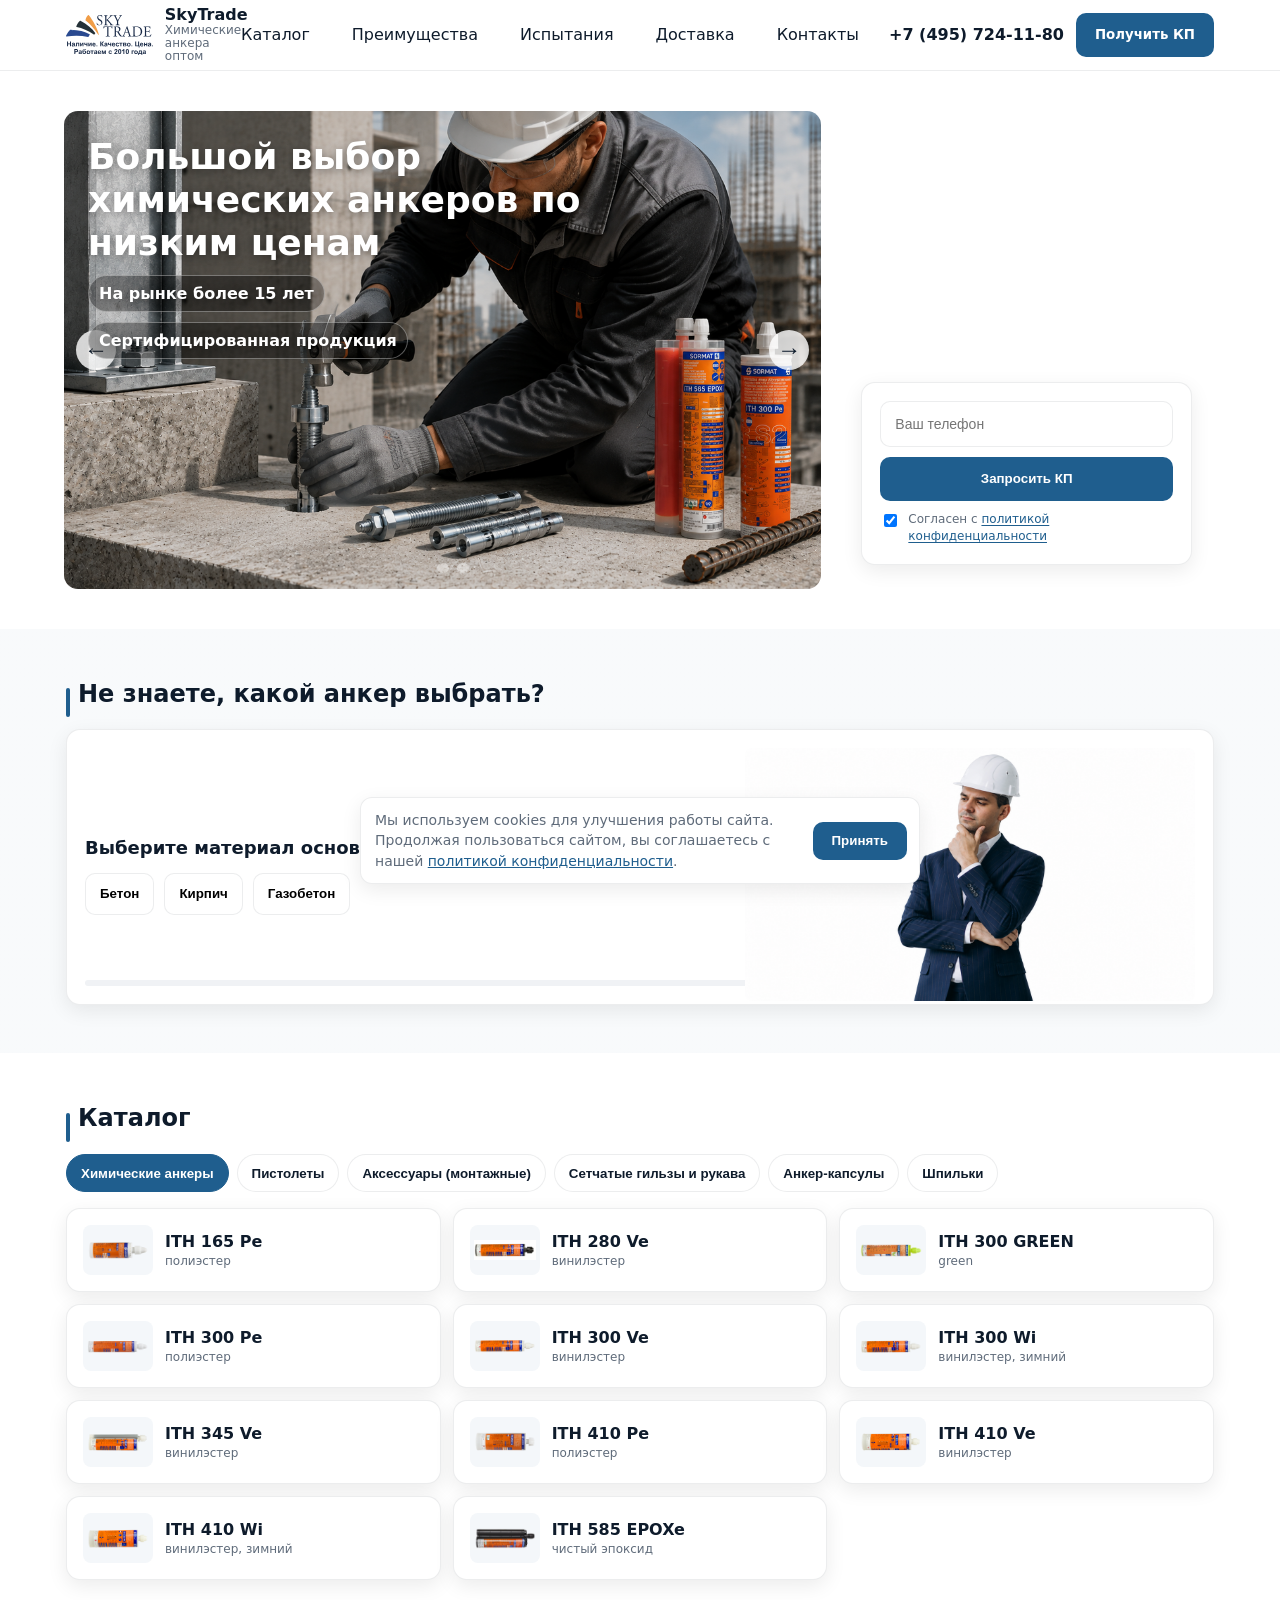
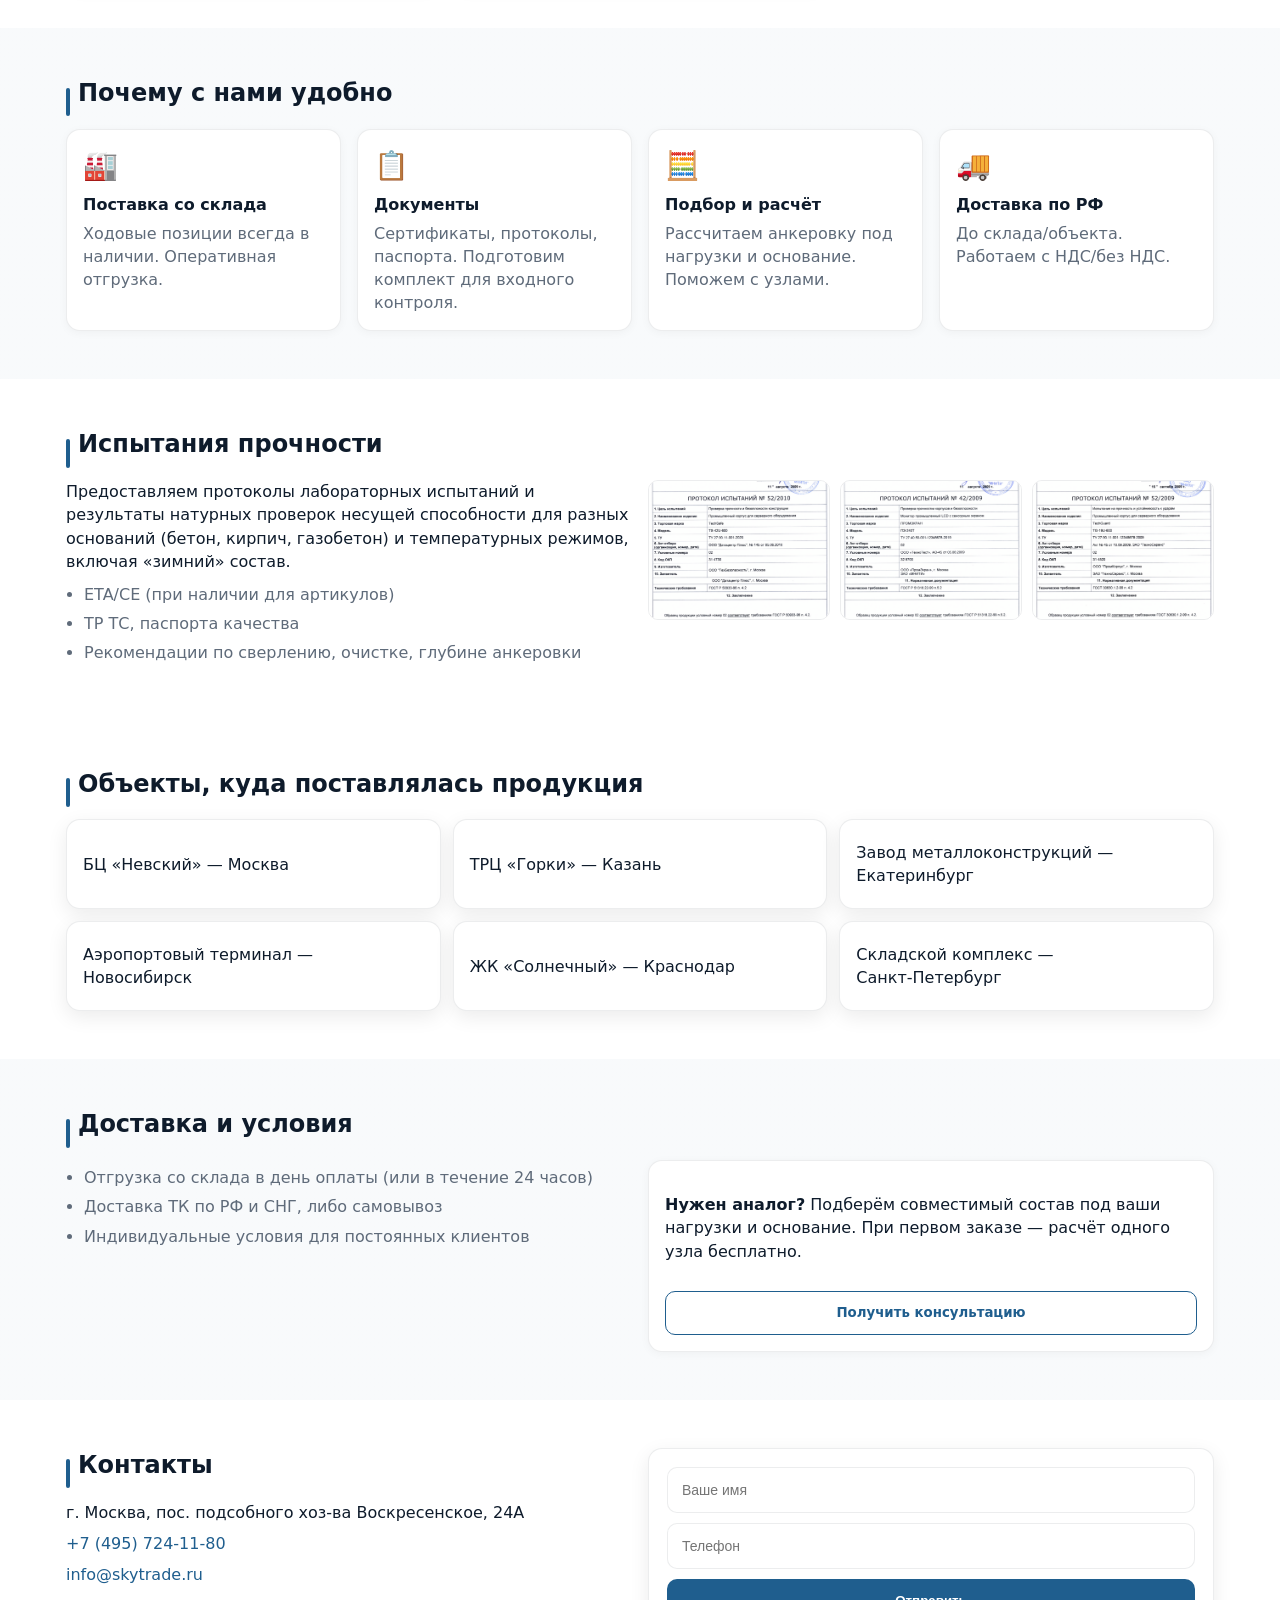
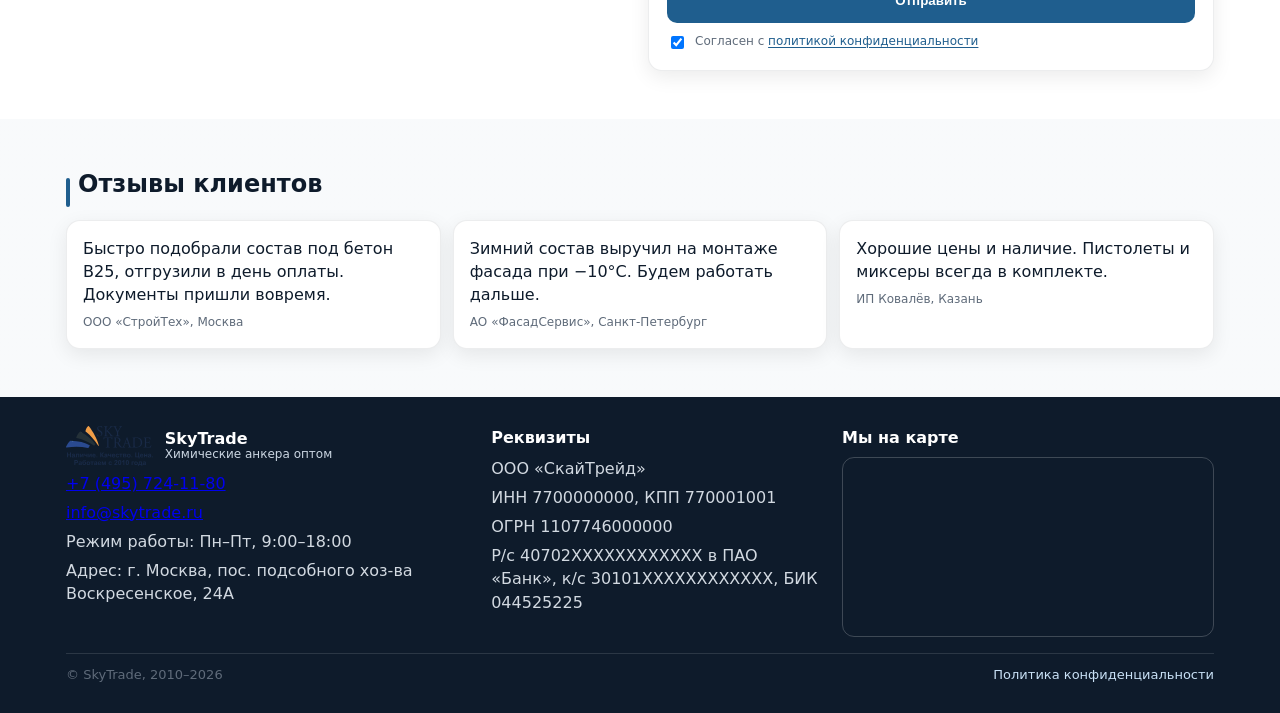
==== index — копия.html @ 464a8ae5 "2 version" ====
<!DOCTYPE html>
<html lang="ru">
<head>
  <meta charset="utf-8" />
  <meta name="viewport" content="width=device-width, initial-scale=1" />
  <link rel="icon" href="favicon.ico" />
  <title>SkyTrade — химические анкеры оптом</title>

  <!-- Единый минимальный стиль -->
  <link href="css/index_v_5.css" rel="stylesheet" />
</head>

<body>

  <!-- Шапка -->
  <header class="header">
    <div class="container header__row">
      <a class="brand" href="/">
        <img src="img/logo.svg" alt="SkyTrade — химические анкеры" class="brand__logo" />
        <div class="brand__text">
          <strong>SkyTrade</strong>
          <span>Химические анкера оптом</span>
        </div>
      </a>

      <nav class="nav" aria-label="Основная навигация">
        <button class="nav__toggle" aria-expanded="false" aria-controls="navMenu">
          <span></span><span></span><span></span>
        </button>
        <ul class="nav__list" id="navMenu">
          <li><a href="#catalog">Каталог</a></li>
          <li><a href="#benefits">Преимущества</a></li>
          <li><a href="#testing">Испытания</a></li>
          <li><a href="#delivery">Доставка</a></li>
          <li><a href="#contacts">Контакты</a></li>
        </ul>
      </nav>

      <div class="header__cta">
        <a href="tel:+74957241180" class="header__phone">+7 (495) 724-11-80</a>
        <a href="#lead" class="btn btn--primary">Получить КП</a>
      </div>
    </div>
  </header>

  <div class="banner">
    <!-- СЛАЙДЕР -->
    <div class="slider">
      <!-- Текст-оверлей -->
      <div class="slider-caption">
        <h1>Большой выбор химических анкеров по низким ценам</h1>
        <ul class="slider-bullets">
          <li>На рынке более 15 лет</li>
          <li>Сертифицированная продукция</li>
        </ul>
      </div>

      <div class="slide active">
        <img src="img/banners/slide-1-desktop.png" alt="Banner desktop" />
      </div>
      <div class="slide">
        <img src="img/banners/slide-2-desktop.png" alt="Banner desktop" />
      </div>
      <div class="slide">
        <img src="img/banners/slide-3-desktop.png" alt="Banner desktop" />
      </div>

      <button class="slider-btn prev" onclick="changeSlide(-1)">&#8592;</button>
      <button class="slider-btn next" onclick="changeSlide(1)">&#8594;</button>

      <div class="slider-dots">
        <button class="dot active" onclick="goToSlide(0)"></button>
        <button class="dot" onclick="goToSlide(1)"></button>
        <button class="dot" onclick="goToSlide(2)"></button>
      </div>
    </div>

    <!-- ПРАВЫЙ ВЕРХНИЙ -->
    <div class="banner-item banner-item-1" style="overflow: hidden; padding: 0;">
      <video autoplay loop muted playsinline style="width: 100%; height: 100%; object-fit: cover; display: block;">
        <source src="video/video.mp4" type="video/mp4" />
        Ваш браузер не поддерживает видео.
      </video>
    </div>

    <!-- ПРАВЫЙ НИЖНИЙ -->
    <div class="banner-item banner-item-2">
      <form id="lead" action="send.php" method="POST" class="form form--card">
        <input type="hidden" name="title" value="Запрос коммерческого предложения" />
        <input type="hidden" name="form_name" value="lead" />
        <label class="input">
          <input type="tel" name="phone" class="input__control" placeholder="Ваш телефон" required />
        </label>
        <button type="submit" class="btn btn--primary btn--full">Запросить КП</button>

        <label class="check">
          <input type="checkbox" name="agree" checked />
          <span>Согласен с <a href="#" id="openPopupBtn">политикой конфиденциальности</a></span>
        </label>
      </form>
    </div>
  </div>

  <!-- КВИЗ -->
  <section id="quiz" class="section section--alt">
    <div class="container">
      <h2 class="section__title">Не знаете, какой анкер выбрать?</h2>
      <div class="quiz" aria-live="polite">
        <div class="quiz__steps">
          
          <!-- Первый слайд -->
          <div class="quiz__step is-active" data-step="1">
            <div class="quiz__step-inner">
              <div class="quiz__step-main">
                <div class="quiz__q">Выберите материал основания</div>
                <div class="quiz__opts">
                  <button class="quiz__opt" data-value="бетон">Бетон</button>
                  <button class="quiz__opt" data-value="кирпич">Кирпич</button>
                  <button class="quiz__opt" data-value="газобетон">Газобетон</button>
                </div>
              </div>
              <div class="quiz__step-media">
                <img src="img/quastion.png" alt="Выберите материал основания" class="quiz__img" />
              </div>
            </div>
          </div>

          <div class="quiz__step" data-step="2">
            <div class="quiz__q">Условия монтажа</div>
            <div class="quiz__opts">
              <button class="quiz__opt" data-value="обычные">Обычные</button>
              <button class="quiz__opt" data-value="мокрые">Мокрые отверстия</button>
              <button class="quiz__opt" data-value="зима">Низкие температуры (зима)</button>
            </div>
          </div>

          <div class="quiz__step" data-step="3">
            <div class="quiz__q">Диаметр шпильки</div>
            <div class="quiz__opts">
              <button class="quiz__opt" data-value="м8-м12">М8–М12</button>
              <button class="quiz__opt" data-value="м16+">М16 и выше</button>
              <button class="quiz__opt" data-value="не_знаю">Не знаю</button>
            </div>
          </div>

          <div class="quiz__step" data-step="4">
            <div class="quiz__q">Подходящий вариант под ваши задачи:</div>
            <div class="quiz__result">
              <div class="quiz__rec"></div>
              <form action="send.php" method="POST" class="form form--card quiz__form">
                <input type="hidden" name="title" value="Заявка из квиза" />
                <input type="hidden" name="form_name" value="quiz" />
                <input type="hidden" name="rec_product" id="quizRecProduct" />
                <label class="input">
                  <input type="tel" name="phone" class="input__control" placeholder="Ваш телефон" required />
                </label>
                <button type="submit" class="btn btn--primary btn--full">Получить расчёт и КП</button>
                <label class="check">
                  <input type="checkbox" name="agree" checked />
                  <span>Согласен с <a href="#" id="openPopupBtnQuiz">политикой конфиденциальности</a></span>
                </label>
              </form>
            </div>
            <div class="quiz__nav" style="margin-top:12px;">
              <button class="btn" id="quizRestart">Пройти опрос заново</button>
            </div>
          </div>

        </div>
        <div class="quiz__progress"><span class="quiz__bar"></span></div>
      </div>
    </div>
  </section>

  <!-- КАТАЛОГ -->
  <section id="catalog" class="section">
    <div class="container">
      <h2 class="section__title">Каталог</h2>
      <div class="chips" id="catalog-tabs" role="tablist" aria-label="Группы каталога"></div>
      <div id="catalog-items" class="catalog-grid"></div>
    </div>
  </section>

  <!-- Преимущества -->
  <section id="benefits" class="section section--alt">
    <div class="container">
      <h2 class="section__title">Почему с нами удобно</h2>
      <div class="grid">
        <div class="card">
          <div class="card__icon">🏭</div>
          <h3 class="card__h">Поставка со склада</h3>
          <p class="card__p">Ходовые позиции всегда в наличии. Оперативная отгрузка.</p>
        </div>
        <div class="card">
          <div class="card__icon">📋</div>
          <h3 class="card__h">Документы</h3>
          <p class="card__p">Сертификаты, протоколы, паспорта. Подготовим комплект для входного контроля.</p>
        </div>
        <div class="card">
          <div class="card__icon">🧮</div>
          <h3 class="card__h">Подбор и расчёт</h3>
          <p class="card__p">Рассчитаем анкеровку под нагрузки и основание. Поможем с узлами.</p>
        </div>
        <div class="card">
          <div class="card__icon">🚚</div>
          <h3 class="card__h">Доставка по РФ</h3>
          <p class="card__p">До склада/объекта. Работаем с НДС/без НДС.</p>
        </div>
      </div>
    </div>
  </section>

  <!-- Испытания -->
  <section id="testing" class="section">
    <div class="container">
      <h2 class="section__title">Испытания прочности</h2>
      <div class="grid grid--2">
        <div class="text">
          <p>Предоставляем протоколы лабораторных испытаний и результаты натурных проверок несущей способности для разных оснований (бетон, кирпич, газобетон) и температурных режимов, включая «зимний» состав.</p>
          <ul class="list">
            <li>ETA/CE (при наличии для артикулов)</li>
            <li>ТР ТС, паспорта качества</li>
            <li>Рекомендации по сверлению, очистке, глубине анкеровки</li>
          </ul>
        </div>
        <div class="certs">
          <img src="img/certs/cert-1.jpg" alt="Сертификат 1" />
          <img src="img/certs/cert-2.jpg" alt="Сертификат 2" />
          <img src="img/certs/cert-3.jpg" alt="Сертификат 3" />
        </div>
      </div>
    </div>
  </section>

  <!-- Объекты -->
  <section id="projects" class="section">
    <div class="container">
      <h2 class="section__title">Объекты, куда поставлялась продукция</h2>
      <div class="projects-grid">
        <div class="project">БЦ «Невский» — Москва</div>
        <div class="project">ТРЦ «Горки» — Казань</div>
        <div class="project">Завод металлоконструкций — Екатеринбург</div>
        <div class="project">Аэропортовый терминал — Новосибирск</div>
        <div class="project">ЖК «Солнечный» — Краснодар</div>
        <div class="project">Складской комплекс — Санкт‑Петербург</div>
      </div>
    </div>
  </section>

  <!-- Доставка -->
  <section id="delivery" class="section section--alt">
    <div class="container">
      <h2 class="section__title">Доставка и условия</h2>
      <div class="grid grid--2">
        <ul class="list">
          <li>Отгрузка со склада в день оплаты (или в течение 24 часов)</li>
          <li>Доставка ТК по РФ и СНГ, либо самовывоз</li>
          <li>Индивидуальные условия для постоянных клиентов</li>
        </ul>
        <div class="card card--note">
          <p><strong>Нужен аналог?</strong> Подберём совместимый состав под ваши нагрузки и основание. При первом заказе — расчёт одного узла бесплатно.</p>
          <a href="#lead" class="btn btn--ghost">Получить консультацию</a>
        </div>
      </div>
    </div>
  </section>

  <!-- Контакты -->
  <section id="contacts" class="section">
    <div class="container grid grid--2">
      <div>
        <h2 class="section__title">Контакты</h2>
        <p class="contact__line">г. Москва, пос. подсобного хоз-ва Воскресенское, 24А</p>
        <p class="contact__line"><a href="tel:+74957241180">+7 (495) 724-11-80</a></p>
        <p class="contact__line"><a href="mailto:info@skytrade.ru">info@skytrade.ru</a></p>
      </div>

      <form action="send.php" method="POST" class="form form--card">
        <input type="hidden" name="title" value="Обратная связь" />
        <input type="hidden" name="form_name" value="contact" />
        <label class="input">
          <input type="text" name="name" class="input__control" placeholder="Ваше имя" />
        </label>
        <label class="input">
          <input type="tel" name="phone" class="input__control" placeholder="Телефон" required />
        </label>
        <button type="submit" class="btn btn--primary btn--full">Отправить</button>
        <label class="check">
          <input type="checkbox" name="agree" checked />
          <span>Согласен с <a href="#" id="openPopupBtn2">политикой конфиденциальности</a></span>
        </label>
      </form>
    </div>
  </section>
  
  <!-- Отзывы -->
  <section id="reviews" class="section section--alt">
    <div class="container">
      <h2 class="section__title">Отзывы клиентов</h2>
      <div class="reviews">
        <div class="review">
          <div class="review__text">Быстро подобрали состав под бетон В25, отгрузили в день оплаты. Документы пришли вовремя.</div>
          <div class="review__meta">ООО «СтройТех», Москва</div>
        </div>
        <div class="review">
          <div class="review__text">Зимний состав выручил на монтаже фасада при −10°C. Будем работать дальше.</div>
          <div class="review__meta">АО «ФасадСервис», Санкт‑Петербург</div>
        </div>
        <div class="review">
          <div class="review__text">Хорошие цены и наличие. Пистолеты и миксеры всегда в комплекте.</div>
          <div class="review__meta">ИП Ковалёв, Казань</div>
        </div>
      </div>
    </div>
  </section>

  <!-- Подвал -->
  <footer class="footer footer--dark">
    <div class="container">
      <div class="footer__top">
        <div class="footer__col">
          <div class="brand brand--footer">
            <img src="img/logo.svg" alt="SkyTrade" class="brand__logo" />
            <div class="brand__text">
              <strong>SkyTrade</strong>
              <span>Химические анкера оптом</span>
            </div>
          </div>
          <ul class="footer__list">
            <li><a href="tel:+74957241180">+7 (495) 724‑11‑80</a></li>
            <li><a href="mailto:info@skytrade.ru">info@skytrade.ru</a></li>
            <li>Режим работы: Пн–Пт, 9:00–18:00</li>
            <li>Адрес: г. Москва, пос. подсобного хоз‑ва Воскресенское, 24А</li>
          </ul>
        </div>

        <div class="footer__col">
          <h3 class="footer__h">Реквизиты</h3>
          <ul class="footer__list">
            <li>ООО «СкайТрейд»</li>
            <li>ИНН 7700000000, КПП 770001001</li>
            <li>ОГРН 1107746000000</li>
            <li>Р/с 40702XXXXXXXXXXXX в ПАО «Банк», к/с 30101XXXXXXXXXXXX, БИК 044525225</li>
          </ul>
        </div>

        <div class="footer__col">
          <h3 class="footer__h">Мы на карте</h3>
          <div id="ymap" class="footer__map"></div>
        </div>
      </div>

      <div class="footer__bottom">
        <div class="footer__copy">© SkyTrade, 2010–2026</div>
        <a href="#" id="openPopupBtn3" class="footer__link">Политика конфиденциальности</a>
      </div>
    </div>
  </footer>

  <!-- Cookies -->
  <div class="cookie" id="cookie-popup" hidden>
    <p>Мы используем cookies для улучшения работы сайта. Продолжая пользоваться сайтом, вы соглашаетесь с нашей <a id="openPopupBtn4" href="#">политикой конфиденциальности</a>.</p>
    <button id="cookie-accept" class="btn btn--primary">Принять</button>
  </div>

  <!-- Политика (оверлей) -->
  <div class="overlay" id="popupOverlay" hidden>
    <div class="popup" id="popupContent" role="dialog" aria-modal="true" aria-labelledby="policyTitle">
      <h2 id="policyTitle">Политика конфиденциальности</h2>
      <div class="popup__body">
        <p>Здесь размещается актуальный текст политики конфиденциальности вашей компании.</p>
      </div>
      <button class="popup__close" id="popupClose" aria-label="Закрыть">✕</button>
    </div>
  </div>

<script>
document.addEventListener('DOMContentLoaded', () => {
  // Навигация (бургер)
  try {
    const toggle = document.querySelector('.nav__toggle');
    const menu = document.getElementById('navMenu');
    if (toggle && menu) {
      toggle.addEventListener('click', () => {
        const expanded = toggle.getAttribute('aria-expanded') === 'true';
        toggle.setAttribute('aria-expanded', String(!expanded));
        menu.classList.toggle('is-open');
      });
    }
  } catch(e){ console.warn('Nav init error:', e) }

  // Слайдер
  try {
    const slides = Array.from(document.querySelectorAll('.slide'));
    const dots = Array.from(document.querySelectorAll('.dot'));
    let current = 0;
    function show(i){
      slides.forEach((s,idx)=>s.classList.toggle('active', idx===i));
      dots.forEach((d,idx)=>d.classList.toggle('active', idx===i));
      current = i;
    }
    window.changeSlide = (delta)=>{
      let i = (current + delta + slides.length) % slides.length;
      show(i);
    };
    window.goToSlide = (i)=> show(i);
    let timer = setInterval(()=>window.changeSlide(1), 6000);
    document.querySelector('.slider')?.addEventListener('mouseenter', ()=>clearInterval(timer));
  } catch(e){ console.warn('Slider init error:', e) }

  // Cookies
  try {
    const cookiePopup = document.getElementById('cookie-popup');
    const cookieAccept = document.getElementById('cookie-accept');
    if (cookiePopup && !localStorage.getItem('cookieConsent')) cookiePopup.hidden = false;
    cookieAccept?.addEventListener('click', () => {
      localStorage.setItem('cookieConsent', 'true');
      if (cookiePopup) cookiePopup.hidden = true;
    });
  } catch(e){ console.warn('Cookie init error:', e) }

  // Политика (попап)
  try {
    const overlay = document.getElementById('popupOverlay');
    const content = document.getElementById('popupContent');
    const closeBtn = document.getElementById('popupClose');
    if (overlay && content) {
      const openersSel = ['#openPopupBtn','#openPopupBtn2','#openPopupBtn3','#openPopupBtn4','#openPopupBtnQuiz'];
      const openers = openersSel.map(s=>document.querySelector(s)).filter(Boolean);
      const open = (e)=>{ e?.preventDefault(); overlay.removeAttribute('hidden'); };
      const close = (e)=>{ e?.preventDefault(); overlay.setAttribute('hidden',''); };
      openers.forEach(b=>b.addEventListener('click', open));
      closeBtn?.addEventListener('click', close);
      overlay.addEventListener('click', (e)=>{ if (e.target === overlay) close(); });
      document.addEventListener('keydown', (e)=>{ if (e.key==='Escape' && !overlay.hidden) close(); });
    }
  } catch(e){ console.warn('Policy popup init error:', e) }

  // Каталог
  try {
    const data = [
      { group:'Химические анкеры', code:'ITH 165 Pe', subtitle:'полиэстер', img:'img/anchors/ITH-165-Pe-300x108.png' },
      { group:'Химические анкеры', code:'ITH 280 Ve', subtitle:'винилэстер', img:'img/anchors/ITH-280-Ve_vaaka_web-300x94.png' },
      { group:'Химические анкеры', code:'ITH 300 GREEN', subtitle:'green', img:'img/anchors/ITH-300-GREEN-300x82.png' },
      { group:'Химические анкеры', code:'ITH 300 Pe', subtitle:'полиэстер', img:'img/anchors/ITH-300-Pe-300x96.png' },
      { group:'Химические анкеры', code:'ITH 300 Ve', subtitle:'винилэстер', img:'img/anchors/ITH-300-Ve-300x107.png' },
      { group:'Химические анкеры', code:'ITH 300 Wi', subtitle:'винилэстер, зимний', img:'img/anchors/ITH-300-Wi-1-300x92.png' },
      { group:'Химические анкеры', code:'ITH 345 Ve', subtitle:'винилэстер', img:'img/anchors/ITH-345-Ve-1-300x111.png' },
      { group:'Химические анкеры', code:'ITH 410 Pe', subtitle:'полиэстер', img:'img/anchors/ITH-410-Pe-300x114.png' },
      { group:'Химические анкеры', code:'ITH 410 Ve', subtitle:'винилэстер', img:'img/anchors/ITH-410-Ve-1-300x117.png' },
      { group:'Химические анкеры', code:'ITH 410 Wi', subtitle:'винилэстер, зимний', img:'img/anchors/ITH-410-Wi-1-300x110.png' },
      { group:'Химические анкеры', code:'ITH 585 EPOXe', subtitle:'чистый эпоксид', img:'img/anchors/ITH-585-EPOXe-A-300x101.png' },

      { group:'Пистолеты', code:'IPU 150/300', subtitle:'пистолеты', img:'img/anchors/IPU-150-300_web1-300x195.png' },
      { group:'Пистолеты', code:'IPU 345', subtitle:'пистолеты', img:'img/anchors/IPU-345_web1-300x193.png' },
      { group:'Пистолеты', code:'IPU 380 PI', subtitle:'пистолеты', img:'img/anchors/IPU_380_PI1-300x110.jpg' },
      { group:'Пистолеты', code:'IPU 410', subtitle:'пистолеты', img:'img/anchors/IPU-380_web-300x193.png' },
      { group:'Пистолеты', code:'IPU 385/585 PI', subtitle:'пистолеты', img:'img/anchors/IPU-385_585-PI_web1-300x135.png' },
      { group:'Пистолеты', code:'IPU 385/585', subtitle:'пистолеты', img:'img/anchors/IPU-385-585-300x171.jpg' },

      { group:'Аксессуары (монтажные)', code:'IPUM', subtitle:'аксессуары монтажные', img:'img/anchors/IPUM-280_web-300x91.png' },
      { group:'Аксессуары (монтажные)', code:'ISL', subtitle:'аксессуары монтажные', img:'img/anchors/ISL-MIXER-300x52.png' },
      { group:'Аксессуары (монтажные)', code:'ISL EXT', subtitle:'аксессуары монтажные', img:'img/anchors/ISL-EXT-200-mm-1-300x36.png' },
      { group:'Аксессуары (монтажные)', code:'MB', subtitle:'аксессуары монтажные', img:'img/anchors/METAL-BRUSH-300x43.png' },

      { group:'Сетчатые гильзы и рукава', code:'ISH', subtitle:'сетчатые гильзы', img:'img/anchors/ISH_socket_web-300x63.png' },
      { group:'Сетчатые гильзы и рукава', code:'IOV', subtitle:'сетчатые гильзы', img:'img/anchors/IOV_16x85-300x185.png' },
      { group:'Сетчатые гильзы и рукава', code:'TT', subtitle:'сетчатые гильзы', img:'img/anchors/Piston-Plug_web-300x253.png' },

      { group:'Анкер-капсулы', code:'KEM-VE', subtitle:'капсула', img:'img/anchors/KEM-VE-300x91.png' },

      { group:'Шпильки', code:'KEVA', subtitle:'шпильки', img:'img/anchors/KEVA-300x52.png' },
      { group:'Шпильки', code:'VH', subtitle:'шпильки', img:'img/anchors/STUD-A4_web-300x57.png' },
      { group:'Шпильки', code:'VKS', subtitle:'шпильки', img:'img/anchors/STUD-HDG_web-300x59.png' },
    ];

    const tabs = document.getElementById('catalog-tabs');
    const items = document.getElementById('catalog-items');
    if (tabs && items) {
      const groups = [...new Set(data.map(d=>d.group))];
      groups.forEach((g, idx)=>{
        const b = document.createElement('button');
        b.className = 'chip' + (idx===0 ? ' is-active' : '');
        b.type = 'button';
        b.setAttribute('role', 'tab');
        b.textContent = g;
        b.dataset.group = g;
        tabs.appendChild(b);
      });

      function render(group){
        items.innerHTML = '';
        const list = data.filter(d=>d.group===group);
        list.forEach((p, idx)=>{
          const a = document.createElement('a');
          a.href = '#lead';
          a.className = 'catalog-card';
          a.innerHTML = `
            <div class="catalog-card__img" style="width:70px; height:50px; display:flex; align-items:center; justify-content:center; background:#f4f7fa; border-radius:8px; padding:4px; flex-shrink:0;">
              <img src="${p.img}" alt="${p.code}" style="max-width:100%; max-height:100%; object-fit:contain;">
            </div>
            <div class="catalog-card__txt">
              <div class="catalog-card__title">${p.code}</div>
              ${p.subtitle ? `<div class="catalog-card__sub">${p.subtitle}</div>` : ''}
            </div>`;
          items.appendChild(a);
          setTimeout(()=>a.classList.add('show'), 40*idx);
        });
      }

      render(groups[0]);
      tabs.addEventListener('click', (e)=>{
        const btn = e.target.closest('.chip');
        if (!btn) return;
        tabs.querySelectorAll('.chip').forEach(c=>c.classList.remove('is-active'));
        btn.classList.add('is-active');
        render(btn.dataset.group);
      });
    }
  } catch(e){ console.warn('Catalog init error:', e) }

  // Квиз с выводом изображения подходящего товара
  try {
    const quiz = document.querySelector('#quiz .quiz');
    if (quiz) {
      const steps = Array.from(quiz.querySelectorAll('.quiz__step'));
      const bar = quiz.querySelector('.quiz__bar');
      const recBox = quiz.querySelector('.quiz__rec');
      const recInput = document.getElementById('quizRecProduct');
      const answers = {};
      const total = steps.length;

      // База рекомендаций с карточками товаров
      const recs = {
        'ITH 300 Ve': { name: 'ITH 300 Ve', desc: 'Универсальный винилэстеровый анкер под бетон', img: 'img/anchors/ITH-300-Ve-300x107.png' },
        'ITH 410 Ve': { name: 'ITH 410 Ve', desc: 'Для высоких нагрузок и больших диаметров в бетоне', img: 'img/anchors/ITH-410-Ve-1-300x117.png' },
        'ITH 585 EPOXe': { name: 'ITH 585 EPOXe', desc: 'Чистый эпоксид для влажных условий и тяжелых конструкций', img: 'img/anchors/ITH-585-EPOXe-A-300x101.png' },
        'ITH 300 Wi': { name: 'ITH 300 Wi', desc: 'Зимняя формула для работы при отрицательных температурах', img: 'img/anchors/ITH-300-Wi-1-300x92.png' },
        'ITH 410 Wi': { name: 'ITH 410 Wi + гильзы ISH/IOV', desc: 'Зимний состав увеличенного объема для кладочных материалов', img: 'img/anchors/ITH-410-Wi-1-300x110.png' },
        'ITH 165 Pe': { name: 'ITH 165 Pe + гильзы ISH/IOV', desc: 'Экономичный полиэстеровый состав для кирпича', img: 'img/anchors/ITH-165-Pe-300x108.png' },
        'ITH 410 Pe': { name: 'ITH 410 Pe + гильзы IOV', desc: 'Оптимальный состав для ячеистого бетона (газобетона)', img: 'img/anchors/ITH-410-Pe-300x114.png' }
      };

      function go(stepIdx){
        steps.forEach((s,i)=>s.classList.toggle('is-active', i===stepIdx));
        bar.style.width = Math.round((stepIdx)/(total-1)*100)+'%';
      }

      function getRecKey(a){
        const base = a['1'];
        const cond = a['2'];
        const dia  = a['3'];
        if (base==='бетон' && cond==='обычные' && dia==='м8-м12') return 'ITH 300 Ve';
        if (base==='бетон' && cond==='обычные' && dia!=='м8-м12') return 'ITH 410 Ve';
        if (base==='бетон' && cond==='мокрые') return 'ITH 585 EPOXe';
        if (base==='бетон' && cond==='зима') return 'ITH 300 Wi';
        if (base==='кирпич' && cond==='зима') return 'ITH 410 Wi';
        if (base==='кирпич') return 'ITH 165 Pe';
        if (base==='газобетон') return 'ITH 410 Pe';
        return 'ITH 300 Ve';
      }

      quiz.querySelectorAll('.quiz__opt').forEach(btn=>{
        btn.addEventListener('click', ()=>{
          const stepEl = btn.closest('.quiz__step');
          const step = stepEl?.dataset.step;
          answers[step] = btn.dataset.value;
          const nextIdx = steps.findIndex(s=>s===stepEl)+1;

          if (nextIdx < steps.length-1) {
            go(nextIdx);
          } else {
            const recKey = getRecKey(answers);
            const item = recs[recKey] || recs['ITH 300 Ve'];
            recInput && (recInput.value = item.name);
            recBox.innerHTML = `
              <div style="display:flex; align-items:center; gap:16px;">
                <div style="width:90px; height:70px; background:#fff; border-radius:10px; padding:6px; display:flex; align-items:center; justify-content:center; border:1px solid #e2e8f0; flex-shrink:0; box-shadow:0 2px 8px rgba(0,0,0,0.05);">
                  <img src="${item.img}" alt="${item.name}" style="max-width:100%; max-height:100%; object-fit:contain;">
                </div>
                <div>
                  <div style="font-weight:700; font-size:17px; color:#1e293b; line-height:1.2;">${item.name}</div>
                  <div style="font-size:13px; color:#64748b; margin-top:4px;">${item.desc}</div>
                </div>
              </div>
              <div style="margin-top:12px; font-size:12px; color:#64748b; border-top:1px dashed #cbd5e1; padding-top:8px;">
                Оставьте номер телефона, и мы рассчитаем точный расход и стоимость комплекта под ваш объект.
              </div>`;
            go(nextIdx);
          }
        });
      });

      quiz.querySelector('#quizRestart')?.addEventListener('click', ()=>{
        Object.keys(answers).forEach(k=>delete answers[k]);
        go(0);
      });

      go(0);
    }
  } catch(e){ console.warn('Quiz init error:', e) }

  // Карта
  try {
    const map = document.getElementById('ymap');
    if (map) {
      const iframe = document.createElement('iframe');
      iframe.src = 'https://yandex.ru/map-widget/v1/?um=constructor%3A3e9d6e2a2b8c0d8c2d9f9a6f0f3c1f23a1b9b6da2e8f3d2b9c1b2f1a4c9d0e3&source=constructor';
      iframe.width = '100%'; iframe.height = '100%'; iframe.style.border = 0;
      map.appendChild(iframe);
    }
  } catch(e){ console.warn('Map init error:', e) }
});
</script>
</body>
</html>
---- css/index_v_5.css ----
/*����*/
.quiz__step-inner {
  display: flex;
  align-items: center;
  justify-content: space-between;
  gap: 24px;
}

.quiz__step-main {
  flex: 1;
}

.quiz__step-media {
  flex: 1;
  max-width: 450px; /* ����������� ������ ����� � ��������� */
  width: 100%;
}

/* �������� � ���������� 16:9 */
.quiz__img {
  width: 100%;
  height: auto;
  aspect-ratio: 16 / 9; /* ������ ��������� 16:9 */
  object-fit: cover;    /* ��������� ��������� ��� ��������� */
  border-radius: 8px;   /* �����������: ���������� ����� */
  display: block;
}

/* ������������ ��� ��������� ��������� */
@media (max-width: 768px) {
  .quiz__step-inner {
    flex-direction: column;
  }
  
  .quiz__step-media {
    max-width: 100%;
  }
}

/* ============================================
   12. ����-������ (������� + ��������)
   ============================================ */
.banner {
  display: grid;
  grid-template-columns: 2fr 1fr;
  grid-template-rows: 1fr 1fr;
  gap: 16px;
  max-width: 1200px;
  margin: 40px auto;
  padding: 0 24px;
  min-height: 400px;
  overflow: visible;
}

.slider {
  grid-column: 1 / 2;
  grid-row: 1 / 3;
  position: relative;
  border-radius: var(--radius);
  overflow: hidden;
  background: var(--color-bg-light);
}

.slide {
  position: absolute;
  inset: 0;
  opacity: 0;
  transition: opacity 0.5s ease;
  display: flex;
  align-items: center;
  justify-content: center;
}

.slide.active {
  opacity: 1;
}

.slide img {
  width: 100%;
  height: 100%;
  object-fit: cover;
}

.slider-btn {
  position: absolute;
  top: 50%;
  transform: translateY(-50%);
  background: rgba(255,255,255,0.8);
  border: none;
  width: 40px;
  height: 40px;
  border-radius: 50%;
  font-size: 1.5rem;
  cursor: pointer;
  z-index: 2;
  transition: var(--transition);
  box-shadow: var(--shadow-card);
  color: var(--color-text);
}

.slider-btn:hover {
  background: var(--color-white);
}

.slider-btn.prev { left: 12px; }
.slider-btn.next { right: 12px; }

.slider-dots {
  position: absolute;
  bottom: 16px;
  left: 50%;
  transform: translateX(-50%);
  display: flex;
  gap: 8px;
  z-index: 2;
}

.dot {
  width: 10px;
  height: 10px;
  border-radius: 50%;
  border: none;
  background: rgba(255,255,255,0.4);
  cursor: pointer;
  transition: var(--transition);
}

.dot.active {
  background: var(--color-white);
  transform: scale(1.2);
}

.banner-item {
  background: var(--color-white);
  border: 1px solid var(--color-border);
  border-radius: var(--radius);
  padding: 24px;
  display: flex;
  flex-direction: column;
  justify-content: center;
  box-shadow: var(--shadow-card);
}

.banner-item-1 { grid-row: 1 / 2; }
.banner-item-2 { grid-row: 2 / 3; }

.banner-item h1 {
  font-size: 1.5rem;
  color: var(--color-primary);
  margin-bottom: 8px;
}

.banner-item p {
  color: var(--color-text-secondary);
  margin-bottom: 16px;
}

@media (max-width: 768px) {
  .banner {
    grid-template-columns: 1fr;
    grid-template-rows: auto auto auto;
  }
  .slider {
    grid-column: 1;
    grid-row: 1;
    min-height: 250px;
  }
  .banner-item-1 { grid-row: 2; }
  .banner-item-2 { grid-row: 3; }
}




:root{
  --bg: #ffffff;
  --text: #0e1b2b;
  --muted: #5f6b7a;
  --primary: #1f5e8e;   /* ��������� ����� */
  --primary-600: #16496f;
  --line: rgba(15,27,43,0.08);
  --card: #ffffff;
  --radius: 14px;
  --shadow: 0 6px 20px rgba(0,0,0,0.08);
}

[hidden] { display: none !important; }

*{box-sizing: border-box}
html,body{height:100%}
body{
  margin:0;
  font-family: 'Roboto', system-ui, -apple-system, Segoe UI, Arial, sans-serif;
  color: var(--text);
  background: var(--bg);
  line-height: 1.45;
  -webkit-font-smoothing: antialiased;
  -moz-osx-font-smoothing: grayscale;
}

img{max-width:100%; display:block}

/* Layout */
.container{
  width: 100%;
  max-width: 1180px;
  margin: 0 auto;
  padding: 0 16px;
}

/* Header */
.header{
  position: sticky;
  top: 0;
  z-index: 100;
  background: #fff;
  border-bottom: 1px solid var(--line);
}
.header__row{
  display:flex;
  align-items:center;
  justify-content:space-between;
  gap: 16px;
  min-height: 70px;
}
.brand{
  display:flex;
  align-items:center;
  gap:12px;
  text-decoration:none;
  color:inherit;
}
.brand__logo{height:40px; width:auto}
.brand__text{display:flex; flex-direction:column; line-height:1.1}
.brand__text strong{font-size:16px}
.brand__text span{font-size:12px; color:var(--muted)}

.header__cta{
  display:flex;
  align-items:center;
  gap:12px;
}
.header__phone{
  color:var(--text);
  text-decoration:none;
  font-weight:700;
white-space: nowrap;
}

/* Nav */
.nav{position:relative}
.nav__toggle{
  display:none;
  flex-direction:column;
  width:32px; height:22px;
  background:none; border:0; padding:0; cursor:pointer;
}
.nav__toggle span{
  display:block; height:2px; width:100%;
  background: var(--text);
}
.nav__list{
  display:flex; gap:14px; list-style:none; margin:0; padding:0;
}
.nav__list a{
  display:inline-flex; align-items:center; height:40px;
  padding:0 14px; text-decoration:none; color:var(--text);
  border-radius:999px; transition:.2s;
}
.nav__list a:hover{ background: rgba(31,94,142,0.08); color: var(--primary) }

/* Buttons */
.btn{
  display:inline-flex; align-items:center; justify-content:center;
  height:44px; padding:0 18px;
  font-weight:600; border-radius:10px; border:1px solid transparent;
  cursor:pointer; text-decoration:none; transition:.2s;
font-size: smaller;
white-space: nowrap;
}
.btn--primary{ background: var(--primary); color:#fff }
.btn--primary:hover{ background: var(--primary-600) }
.btn--ghost{ background: transparent; color: var(--primary); border-color: var(--primary) }
.btn--ghost:hover{ background: rgba(31,94,142,0.08) }
.btn--full{ width:100% }

/* Hero */
.hero{
  padding: 48px 0;
  background: radial-gradient(90% 110% at 0% 0%, rgba(31,94,142,0.08), transparent 60%);
}
.hero__row{
  display:grid;
  grid-template-columns: 1.2fr .8fr;
  gap: 28px;
  align-items:center;
}
.hero__title{
  font-size: clamp(26px, 3vw, 36px);
  line-height:1.25;
  margin:0 0 10px;
}
.hero__subtitle{
  margin:0 0 16px; color: var(--muted)
}
.badges{
  display:flex; flex-wrap:wrap; gap:8px; padding:0; margin:18px 0 0; list-style:none;
}
.badge{
  font-size:13px; color: var(--text);
  background:#fff; border:1px solid var(--line);
  border-radius:999px; padding:8px 12px;
}

/* Forms */
.form{display:flex; flex-direction:column; gap:10px}
.form--card{
  background: var(--card);
  border:1px solid var(--line);
  border-radius: var(--radius);
  padding:18px;
  box-shadow: var(--shadow);
}
.input{display:block}
.input__control{
  width:100%; height:46px; padding:0 14px;
  border:1px solid var(--line); border-radius:10px; outline:none;
  font-size:14px; transition:.2s; background:#fff; color: var(--text);
}
.input__control:focus{
  border-color: rgba(31,94,142,0.35);
  box-shadow: 0 0 0 3px rgba(31,94,142,0.1);
}
.check{
  display:flex; align-items:flex-start; gap:8px; font-size:12px; color: var(--muted)
}
.check a{ color: var(--primary); text-decoration: underline; text-underline-offset:2px }

/* Sections */
.section{ padding: 48px 0; }
.section--alt{ background: linear-gradient(0deg, rgba(31,94,142,0.03), rgba(31,94,142,0.03)) }
.section__title{
  font-size: 24px; margin:0 0 18px; position:relative;
  padding-left:12px;
}
.section__title::before{
  content:''; position:absolute; left:0; top:0.48em;
  width:4px; height:1.2em; background: var(--primary); border-radius:3px;
}

/* Chips & Panels (�������) */
.chips{
  display:flex; flex-wrap:wrap; gap:8px; margin: 10px 0 16px;
}
.chip{
  height:38px; padding:0 14px; border-radius:999px;
  border:1px solid var(--line); background:#fff; color:var(--text);
  cursor:pointer; transition:.2s; font-weight:600;
}
.chip:hover{ border-color: rgba(31,94,142,0.35); color: var(--primary) }
.chip.is-active{ background: var(--primary); border-color: var(--primary); color:#fff }

.panels{ display:block }
.panel{
  display:none; gap:12px; flex-wrap:wrap;
}
.panel.is-visible{ display:flex }

.card{
  background:#fff; border:1px solid var(--line); border-radius: var(--radius);
  padding:16px; transition:.2s; box-shadow: 0 2px 10px rgba(0,0,0,0.04);
}
.card:hover{ transform: translateY(-4px); box-shadow: var(--shadow) }
.card--product{
  width: calc(33.333% - 8px); text-decoration:none; color:inherit;
  display:flex; flex-direction:column; align-items:center; gap:10px;
}
.card--product img{ width:100%; height:160px; object-fit:contain }
.card__title{ font-weight:700; font-size:14px; text-align:center }

.grid{ display:grid; gap:16px; grid-template-columns: repeat(4, 1fr) }
.grid--2{ grid-template-columns: repeat(2, 1fr) }
.card__icon{ font-size:28px; margin-bottom:6px }
.card__h{ font-size:16px; margin:0 0 6px }
.card__p{ margin:0; color: var(--muted) }

.card--note{ display:flex; flex-direction:column; gap:12px }

/* Text blocks */
.text p{ margin:0 0 10px }
.list{ margin:0; padding-left:18px; color: var(--muted) }
.list li{ margin:6px 0 }

/* Certs preview */
.certs{ display:grid; grid-template-columns: repeat(3, 1fr); gap:10px; align-content:start }
.certs img{ width:100%; height:140px; object-fit:cover; border-radius:10px; border:1px solid var(--line) }

/* Contacts */
.contact__line{ margin:0 0 8px }
.contact__line a{ color: var(--primary); text-decoration:none }
.contact__line a:hover{ text-decoration:underline }

/* Footer */
.footer{
  border-top:1px solid var(--line); padding:16px 0; background:#fff;
}
.footer__row{
  display:flex; align-items:center; justify-content:space-between; gap:10px;
}
.footer__copy{ color: var(--muted); font-size:13px }
.footer__link{ color: var(--primary); text-decoration:none; font-size:13px }
.footer__link:hover{ text-decoration:underline }

/* Cookie */
.cookie{
  position: fixed; left:16px; right:16px; bottom:16px; z-index: 110;
  max-width: 560px; margin: 0 auto;
  display:flex; align-items:center; gap:12px; justify-content:space-between;
  background:#fff; border:1px solid var(--line); border-radius:12px;
  padding:12px 12px 12px 14px; box-shadow: var(--shadow);
}
.cookie p{ margin:0; font-size:14px; color: var(--muted) }
.cookie a{ color: var(--primary) }
.cookie .btn{ height:38px }

/* Policy popup */
.overlay{
  position: fixed; inset:0; background: rgba(0,0,0,0.45); z-index: 120;
  display:flex; align-items:center; justify-content:center;
}
.popup{
  width:min(720px, 92vw); max-height: 82vh; overflow:auto;
  background:#fff; border-radius: 14px; padding: 18px 18px 12px; position: relative;
  box-shadow: var(--shadow);
}
.popup__body{ color: var(--muted) }
.popup__close{
  position:absolute; top:8px; right:10px; border:0; background:transparent; font-size:18px; cursor:pointer;
}

/* Responsive */
@media (max-width: 980px){
  .hero__row{ grid-template-columns: 1fr }
  .grid{ grid-template-columns: repeat(2,1fr) }
  .card--product{ width: calc(50% - 8px) }
}
@media (max-width: 760px){
  .nav__toggle{ display:flex }
  .nav__list{
    position:absolute; right:0; top: calc(100% + 10px);
    background:#fff; border:1px solid var(--line); border-radius:12px;
    padding:8px; flex-direction:column; gap:4px; min-width: 200px; display:none;
    box-shadow: var(--shadow);
  }
  .nav__list.is-open{ display:flex }
  .header__cta{ display:none }
  .cookie{ left:10px; right:10px; }
}
@media (max-width: 520px){
  .grid{ grid-template-columns: 1fr }
  .card--product{ width:100% }
  .certs{ grid-template-columns: repeat(2, 1fr) }
}

/* Slider caption */
.slider-caption{
  position:absolute; z-index:3; left:24px; top:24px;
  max-width:min(560px, 90%); color:#fff;
  text-shadow: 0 2px 8px rgba(0,0,0,.35);
}
.slider-caption h1{
  margin:0 0 10px;
  font-size: clamp(22px, 3vw, 36px);
  line-height:1.2;
}
.slider-bullets{
  margin:0; padding:0; list-style:none; display:flex; gap:10px; flex-wrap:wrap;
}
.slider-bullets li{
  background: rgba(0,0,0,0.35);
  border:1px solid rgba(255,255,255,.35);
  padding:6px 10px; border-radius:999px; font-weight:600;
}

/* Catalog: grid and animations */
.catalog-grid{
  display:grid; grid-template-columns: repeat(3, 1fr); gap:12px;
}
.catalog-card{
  background:#fff; border:1px solid var(--line); border-radius: var(--radius);
  padding:16px; box-shadow: var(--shadow); text-decoration:none; color:inherit;
  display:flex; align-items:center; gap:12px; transition:.25s;
  opacity: 0; transform: translateY(8px);
}
.catalog-card.show{ opacity:1; transform: translateY(0) }
.catalog-card:hover{ transform: translateY(-4px); box-shadow: 0 10px 24px rgba(0,0,0,.12) }
.catalog-card__img{
  width:56px; height:56px; border-radius:10px; background: #f1f6fb; display:flex; align-items:center; justify-content:center;
}
.catalog-card__title{ font-weight:700 }
.catalog-card__sub{ font-size:12px; color: var(--muted) }

/* Quiz */
.quiz{ position:relative; background:#fff; border:1px solid var(--line); border-radius: var(--radius); padding:18px; box-shadow: var(--shadow) }
.quiz__steps{ position:relative; min-height: 220px }
.quiz__step{ position:absolute; inset:0; opacity:0; transform: translateY(8px); transition:.25s; pointer-events:none }
.quiz__step.is-active{ opacity:1; transform: translateY(0); pointer-events: all }
.quiz__q{ font-size:18px; font-weight:700; margin:0 0 12px }
.quiz__opts{ display:flex; flex-wrap:wrap; gap:10px }
.quiz__opt{
  height:42px; padding:0 14px; border-radius:10px; border:1px solid var(--line);
  background:#fff; cursor:pointer; font-weight:600; transition:.2s;
}
.quiz__opt:hover{ border-color: rgba(31,94,142,0.35); color: var(--primary) }
.quiz__progress{ height:6px; background:#f0f2f5; border-radius:999px; margin-top:12px; overflow:hidden }
.quiz__bar{ display:block; height:100%; width:0%; background: var(--primary); transition: width .25s }
.quiz__result{ display:grid; grid-template-columns: 1.2fr .8fr; gap:12px }
.quiz__rec{ background:#f7fafc; border:1px dashed var(--line); border-radius:12px; padding:12px; color: var(--muted) }
@media (max-width: 760px){
  .catalog-grid{ grid-template-columns: repeat(2, 1fr) }
  .quiz__result{ grid-template-columns: 1fr }
}

/* Projects */
.projects-grid{ display:grid; grid-template-columns: repeat(3, 1fr); gap:12px }
.project{
  background:#fff; border:1px solid var(--line); border-radius: var(--radius);
  padding:16px; box-shadow: var(--shadow); min-height: 90px; display:flex; align-items:center;
}
@media (max-width: 760px){ .projects-grid{ grid-template-columns: repeat(2, 1fr) } }

/* Reviews */
.reviews{ display:grid; grid-template-columns: repeat(3, 1fr); gap:12px }
.review{ background:#fff; border:1px solid var(--line); border-radius: var(--radius); padding:16px; box-shadow: var(--shadow) }
.review__text{ margin-bottom:8px }
.review__meta{ font-size:12px; color: var(--muted) }
@media (max-width:760px){ .reviews{ grid-template-columns: 1fr } }

/* Dark footer */
.footer--dark{ background:#0e1b2b; color:#fff; padding:28px 0 }
.footer--dark .footer__link{ color:#c9e1f6 }
.footer__top{ display:grid; grid-template-columns: 1.1fr .9fr 1fr; gap:16px; align-items:start; margin-bottom:16px }
.footer__h{ margin:0 0 8px; font-size:16px }
.footer__list{ list-style:none; margin:0; padding:0 }
.footer__list li{ margin:6px 0; color:#d2d9e1 }
.footer__bottom{ display:flex; align-items:center; justify-content:space-between; border-top:1px solid rgba(255,255,255,0.12); padding-top:12px }
.footer__map{ width:100%; height:180px; border-radius:12px; overflow:hidden; border:1px solid rgba(255,255,255,0.2) }
.brand--footer .brand__text span{ color:#cbd6e2 }
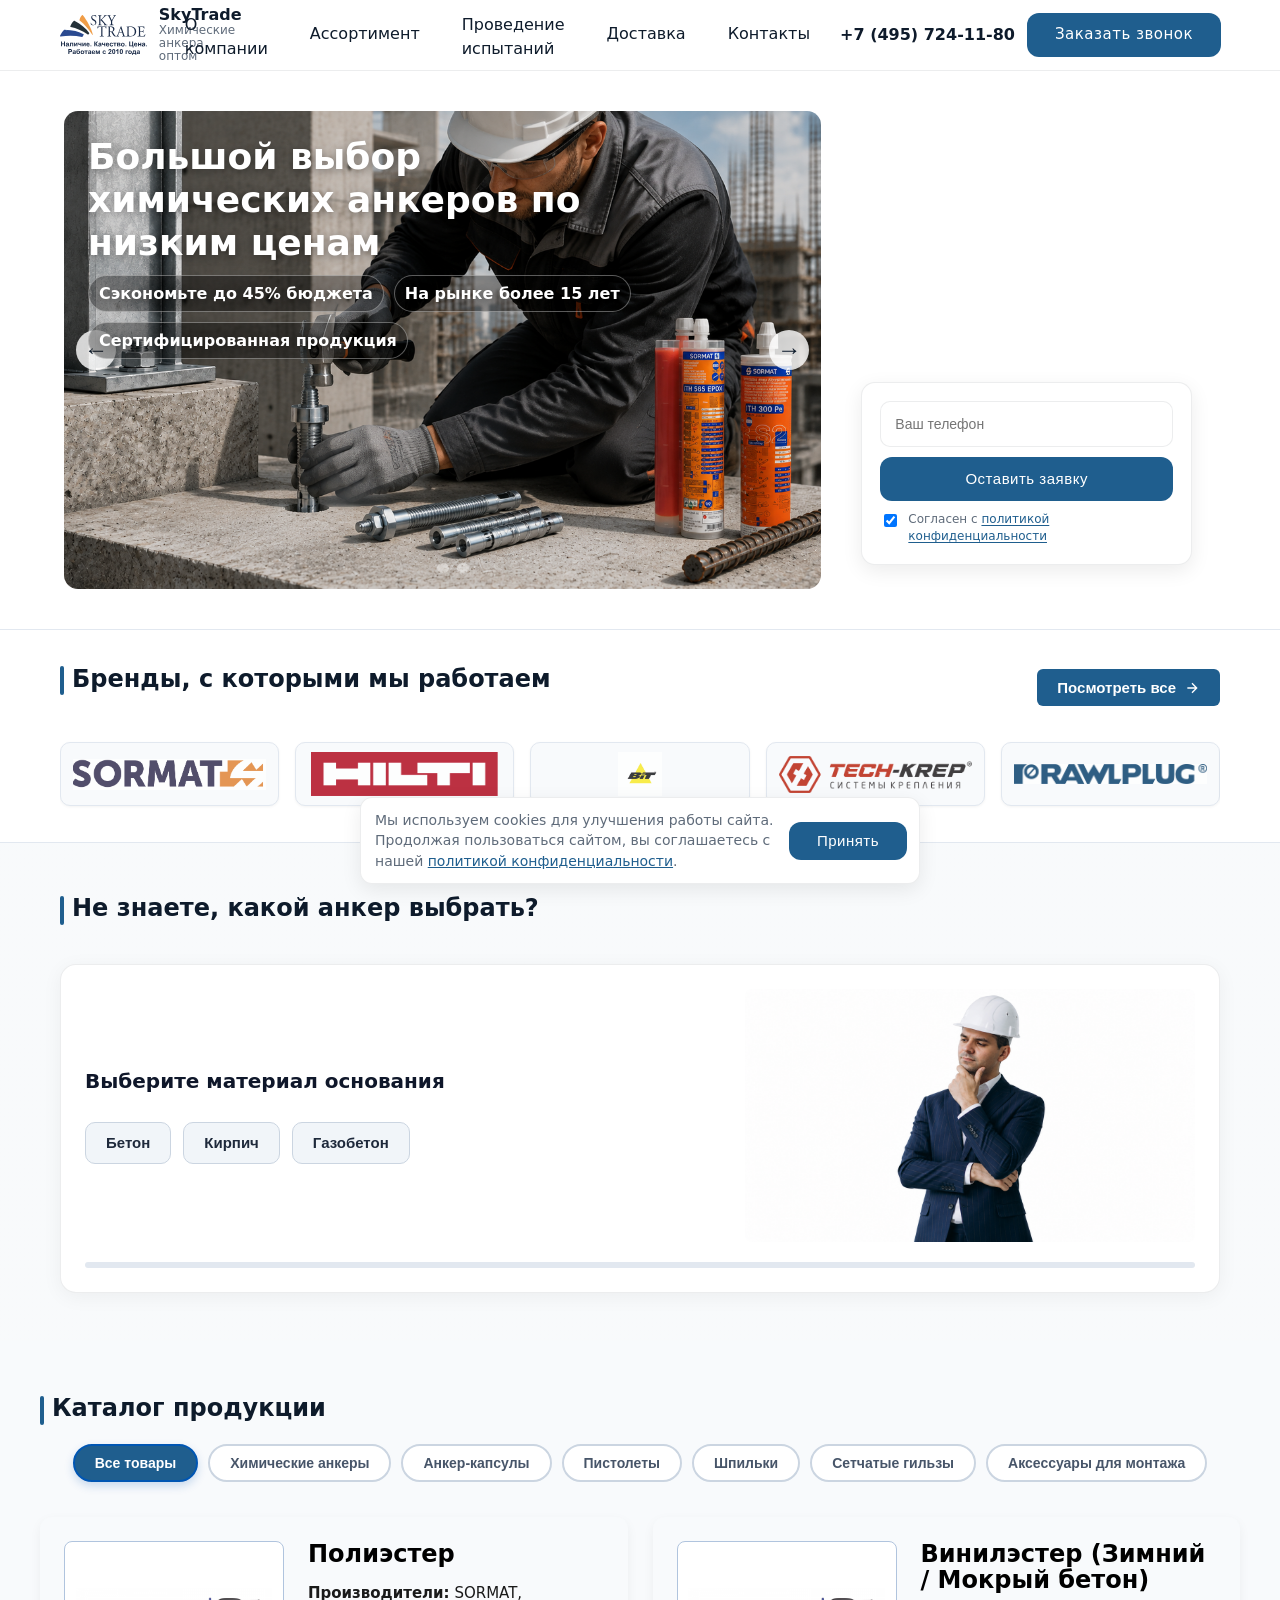
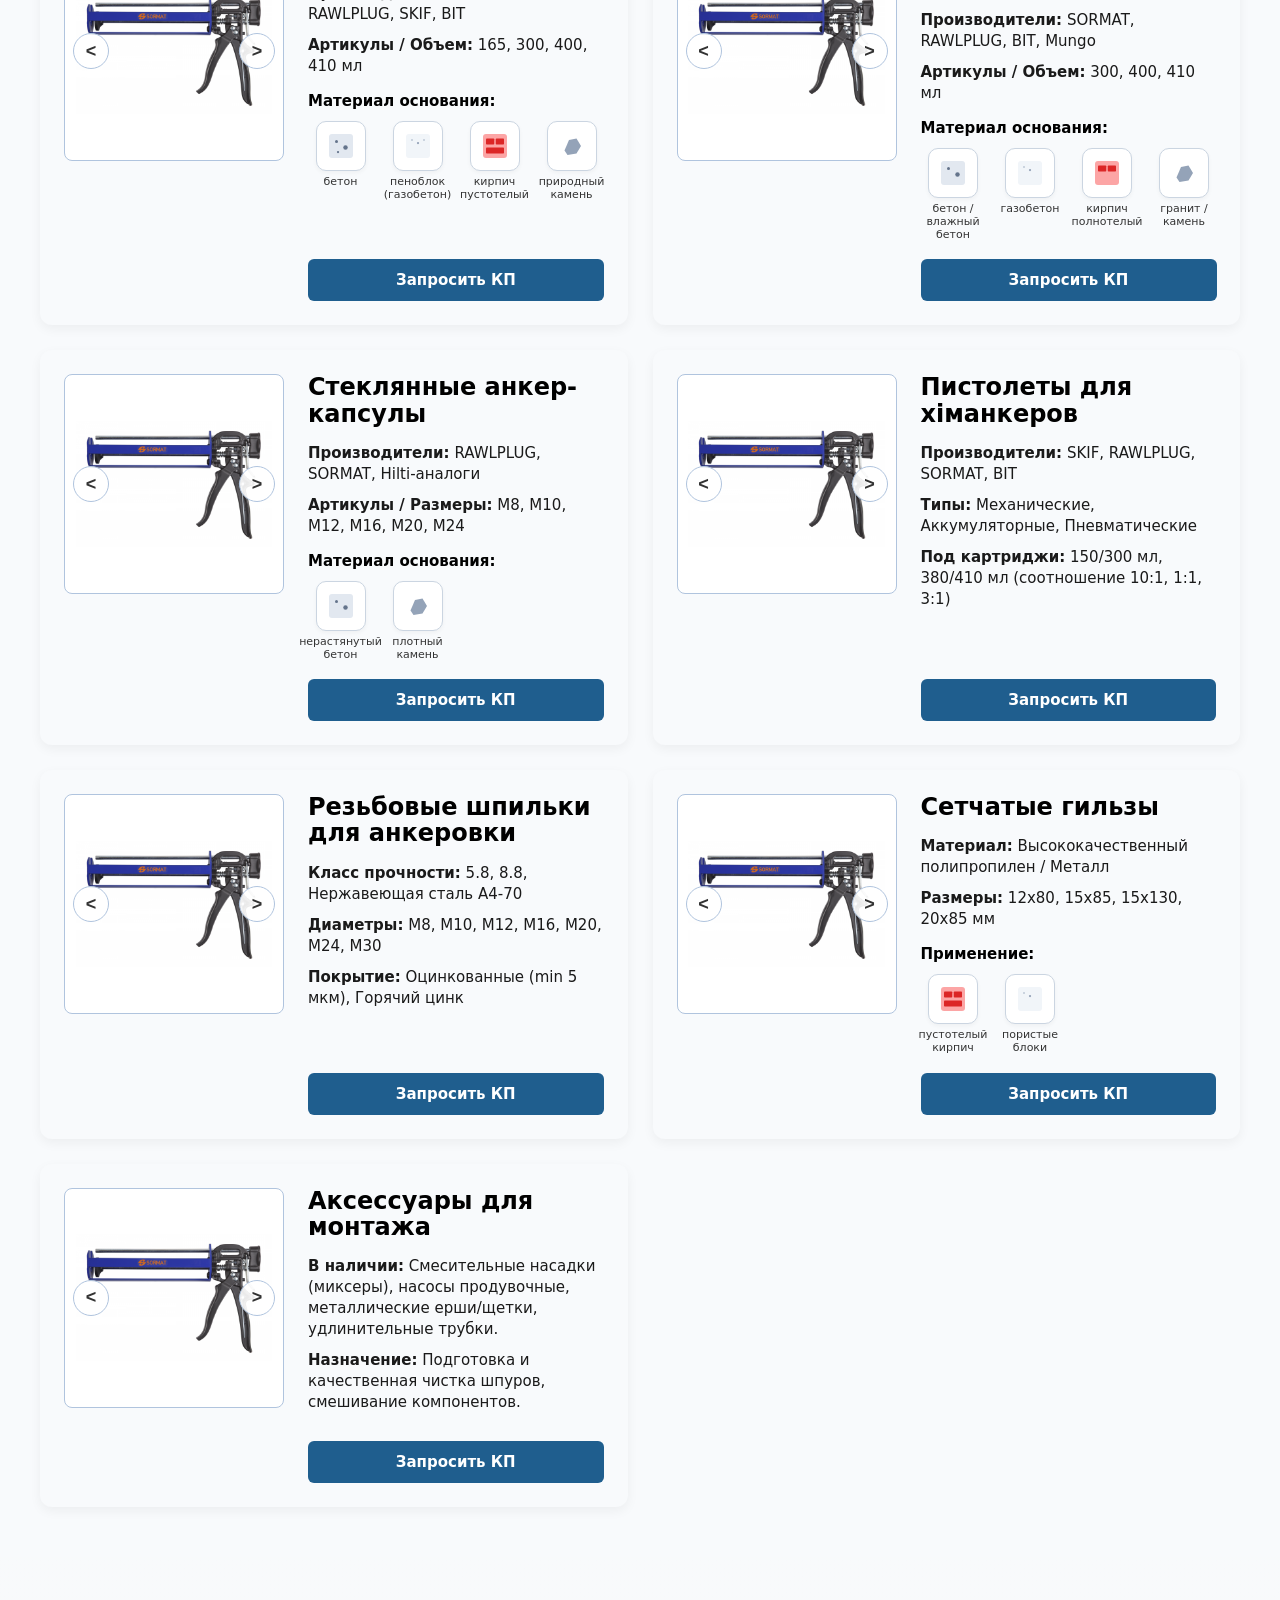
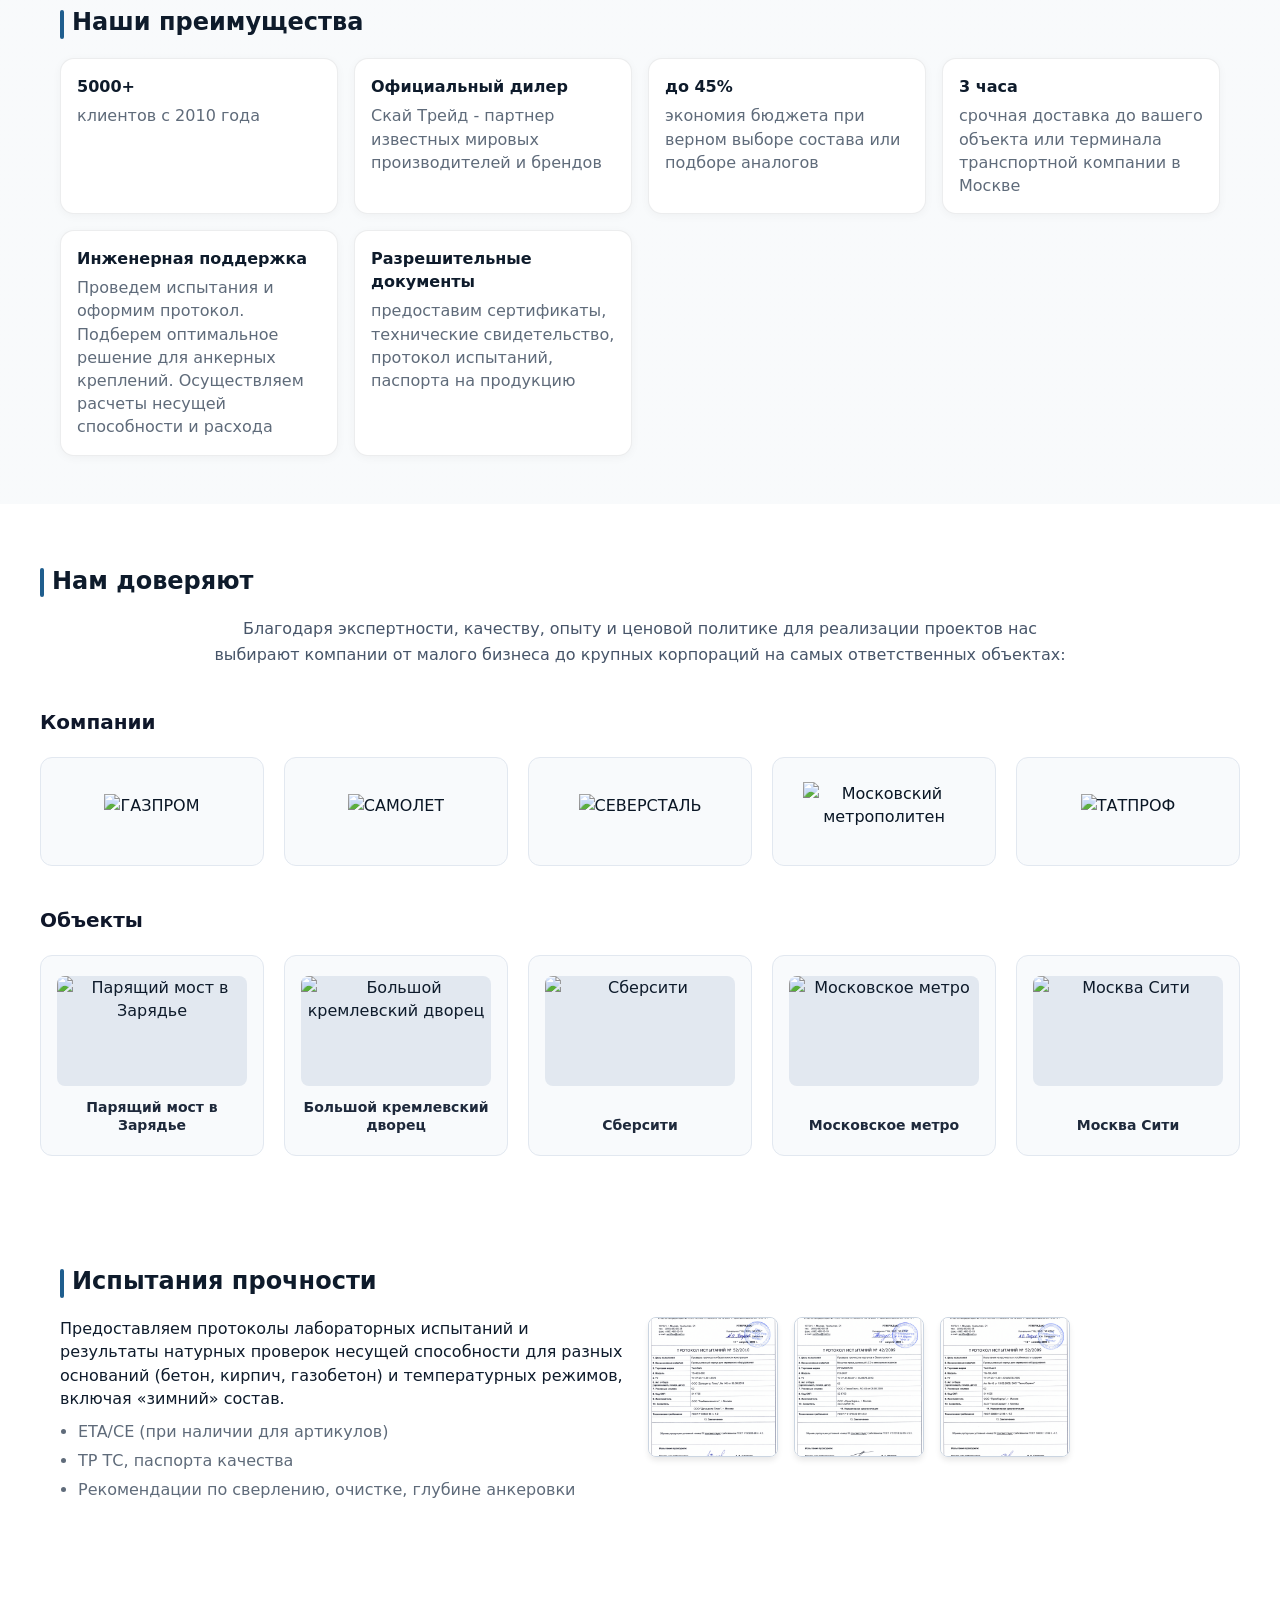
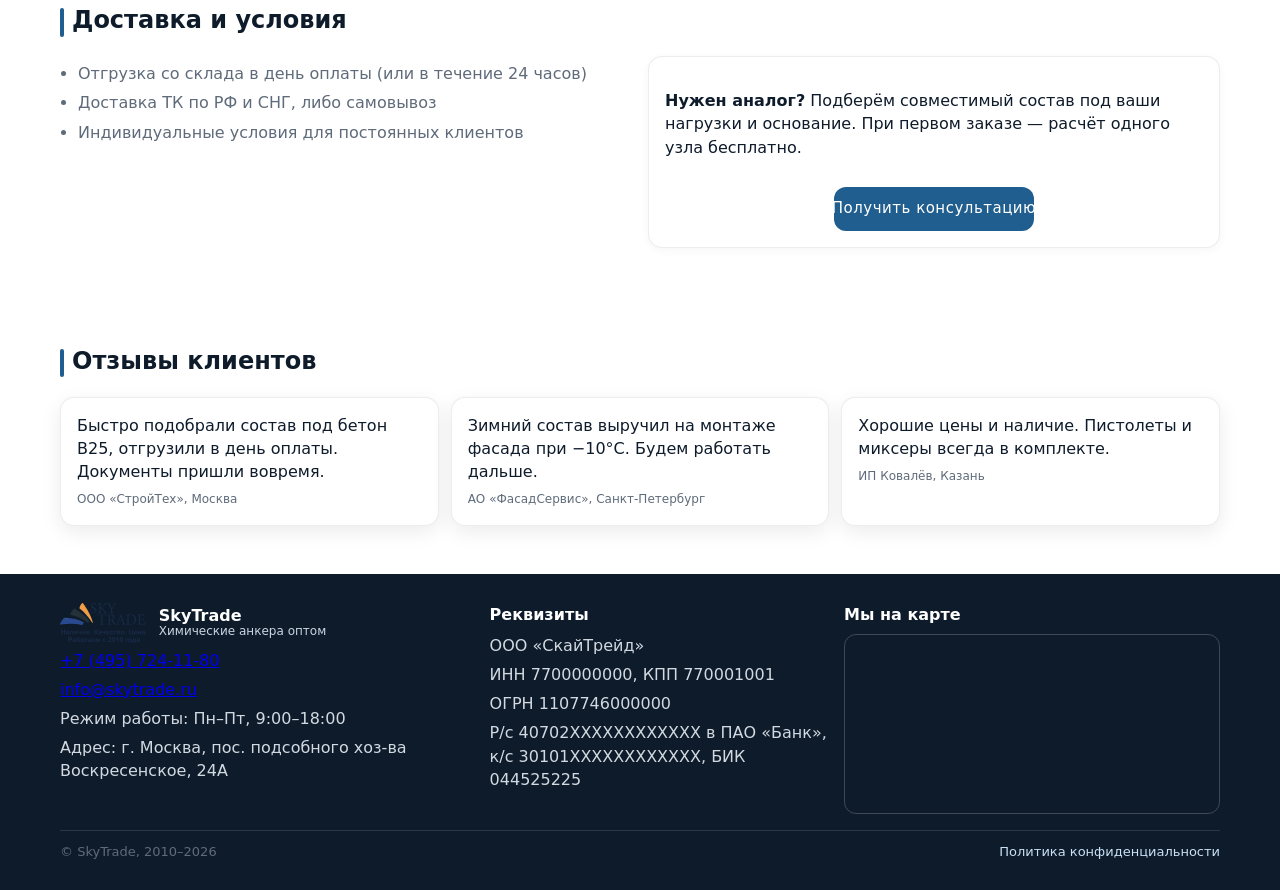
==== commit e8219d4a: "25/08/26" ====
--- a/index — копия.html
+++ b/index — копия.html
@@ -9,6 +9,376 @@
 
   <!-- Единый минимальный стиль -->
   <link href="css/index_v_5.css" rel="stylesheet" />
+
+  <style>
+    /* Стили для всплывающего окна формы */
+    .overlay[hidden] {
+      display: none !important;
+    }
+    .overlay {
+      position: fixed;
+      top: 0;
+      left: 0;
+      width: 100%;
+      height: 100%;
+      background: rgba(15, 23, 42, 0.65);
+      backdrop-filter: blur(4px);
+      display: flex;
+      align-items: center;
+      justify-content: center;
+      z-index: 1000;
+      padding: 16px;
+    }
+    .popup {
+      background: #ffffff;
+      border-radius: 16px;
+      padding: 32px 24px;
+      max-width: 440px;
+      width: 100%;
+      position: relative;
+      box-shadow: 0 20px 25px -5px rgba(0, 0, 0, 0.1), 0 8px 10px -6px rgba(0, 0, 0, 0.1);
+    }
+    .popup__close {
+      position: absolute;
+      top: 16px;
+      right: 16px;
+      background: transparent;
+      border: none;
+      font-size: 24px;
+      line-height: 1;
+      cursor: pointer;
+      color: #64748b;
+      padding: 4px 8px;
+      border-radius: 8px;
+      transition: background 0.2s, color 0.2s;
+    }
+    .popup__close:hover {
+      background: #f1f5f9;
+      color: #0f172a;
+    }
+    .form-popup__title {
+      font-size: 22px;
+      font-weight: 700;
+      color: #0f172a;
+      margin-bottom: 8px;
+      text-align: center;
+    }
+    .form-popup__subtitle {
+      font-size: 14px;
+      color: #64748b;
+      text-align: center;
+      margin-bottom: 20px;
+      line-height: 1.4;
+    }
+    .form-popup__field {
+      margin-bottom: 14px;
+      display: block;
+    }
+
+    /* =========================================================
+       ОБНУЛЕНИЕ POSITION: ABSOLUTE И НАСТРОЙКА FLEX/GRID ДЛЯ КВИЗА
+       ========================================================= */
+    #quiz .container {
+      display: flex !important;
+      flex-direction: column !important;
+      gap: 20px;
+      width: 100%;
+      height: auto !important;
+      min-height: 0 !important;
+      position: relative !important;
+      box-sizing: border-box;
+    }
+
+    .quiz {
+      display: flex !important;
+      flex-direction: column !important;
+      gap: 20px;
+      width: 100%;
+      height: auto !important;
+      min-height: 0 !important;
+      position: relative !important;
+      background: #ffffff;
+      border-radius: 16px;
+      padding: 24px;
+      box-shadow: 0 4px 20px rgba(0, 0, 0, 0.05);
+      box-sizing: border-box;
+    }
+
+    .quiz__steps {
+      display: flex !important;
+      flex-direction: column !important;
+      width: 100%;
+      height: auto !important;
+      position: relative !important;
+    }
+
+    /* Убираем position: absolute у шагов квиза */
+    .quiz__step {
+      display: none !important;
+      position: static !important;
+      width: 100%;
+      height: auto !important;
+      top: auto !important;
+      left: auto !important;
+      right: auto !important;
+      bottom: auto !important;
+    }
+
+    .quiz__step.is-active {
+      display: flex !important;
+      flex-direction: column !important;
+      gap: 16px;
+      position: static !important;
+      width: 100%;
+      height: auto !important;
+    }
+
+    .quiz__step-inner {
+
+      gap: 24px;
+      align-items: center;
+      width: 100%;
+      height: auto !important;
+      position: static !important;
+    }
+
+    .quiz__step-main {
+      display: flex;
+      flex-direction: column;
+      gap: 16px;
+      position: static !important;
+    }
+
+    .quiz__q {
+      font-size: 20px;
+      font-weight: 700;
+      color: #0f172a;
+      line-height: 1.3;
+    }
+
+    .quiz__opts {
+      display: flex;
+      flex-wrap: wrap;
+      gap: 12px;
+    }
+
+    .quiz__opt {
+      display: inline-flex;
+      align-items: center;
+      justify-content: center;
+      padding: 12px 20px;
+      background: #f1f5f9;
+      border: 1px solid #cbd5e1;
+      border-radius: 10px;
+      font-size: 15px;
+      font-weight: 600;
+      color: #1e293b;
+      cursor: pointer;
+      transition: all 0.2s ease;
+    }
+
+    .quiz__opt:hover {
+      background: #e2e8f0;
+      border-color: #94a3b8;
+    }
+
+    .quiz__step-media {
+      display: flex;
+      justify-content: center;
+      align-items: center;
+      width: 100%;
+      position: static !important;
+    }
+
+    .quiz__step-media img {
+      max-width: 100%;
+      height: auto;
+      object-fit: contain;
+    }
+
+    .quiz__progress {
+      width: 100%;
+      height: 6px;
+      background: #e2e8f0;
+      border-radius: 4px;
+      overflow: hidden;
+      margin-top: auto;
+      position: relative !important;
+    }
+
+    .quiz__bar {
+      display: block;
+      height: 100%;
+      background: var(--primary);
+      transition: width 0.3s ease;
+      width: 0%;
+    }
+
+    /* Стили для блока сертификатов (Пропорция А4 и просмотр) */
+    .certs {
+      display: flex;
+      gap: 16px;
+      align-items: center;
+      justify-content: flex-start;
+      flex-wrap: wrap;
+    }
+    .certs img {
+      width: 100%;
+      max-width: 130px;
+      aspect-ratio: 1 / 1.414;
+      object-fit: cover;
+      border-radius: 8px;
+      border: 1px solid #cbd5e1;
+      box-shadow: 0 4px 6px -1px rgba(0, 0, 0, 0.1);
+      cursor: pointer;
+      transition: transform 0.2s ease, box-shadow 0.2s ease;
+    }
+    .certs img:hover {
+      transform: translateY(-4px);
+      box-shadow: 0 10px 15px -3px rgba(0, 0, 0, 0.15);
+    }
+
+    /* Попап для просмотра сертификатов */
+    .cert-popup-overlay {
+      cursor: pointer;
+      z-index: 2000;
+      background: rgba(15, 23, 42, 0.85);
+    }
+    .cert-popup-container {
+      max-width: 90vw;
+      max-height: 90vh;
+      display: flex;
+      align-items: center;
+      justify-content: center;
+    }
+    .cert-popup-img {
+      max-width: 90vw;
+      max-height: 90vh;
+      object-fit: contain;
+      border-radius: 8px;
+      box-shadow: 0 25px 50px -12px rgba(0, 0, 0, 0.5);
+    }
+
+    /* Стили для узкого слайдера Брендов */
+    .brands-section {
+      padding: 32px 0;
+      background: #ffffff;
+      border-top: 1px solid #e2e8f0;
+      border-bottom: 1px solid #e2e8f0;
+      overflow: hidden;
+    }
+    .section__title--sm {
+      font-size: 20px;
+      font-weight: 700;
+      margin-bottom: 20px;
+      text-align: center;
+      color: #0f172a;
+    }
+    .brands-slider {
+      overflow: hidden;
+      width: 100%;
+      position: relative;
+    }
+    .brands-track {
+      display: flex;
+      transition: transform 0.6s ease-in-out;
+      width: 100%;
+    }
+    .brands-slide {
+      min-width: 100%;
+      display: flex;
+      align-items: center;
+      justify-content: space-between;
+      gap: 16px;
+      box-sizing: border-box;
+      padding: 4px 0;
+    }
+    .brands-item {
+      flex: 1;
+      display: flex;
+      align-items: center;
+      justify-content: center;
+      height: 64px;
+      background: #f8fafc;
+      border-radius: 10px;
+      padding: 8px 12px;
+      box-shadow: 0 1px 3px rgba(0,0,0,0.05);
+      border: 1px solid #e2e8f0;
+      box-sizing: border-box;
+    }
+    .brands-item img {
+      max-width: 100%;
+      max-height: 44px;
+      object-fit: contain;
+      filter: grayscale(20%);
+      opacity: 0.85;
+      transition: all 0.3s ease;
+    }
+    .brands-item:hover img {
+      filter: grayscale(0%);
+      opacity: 1;
+      transform: scale(1.05);
+    }
+
+    /* =========================================================
+       МОБИЛЬНАЯ АДАПТИВНОСТЬ (ВКЛЮЧАЯ ПОДВАЛ И КВИЗ)
+       ========================================================= */
+    @media (max-width: 768px) {
+      /* Квиз на мобилке */
+      .quiz {
+        padding: 16px;
+      }
+      .quiz__step-inner {
+
+        gap: 16px;
+      }
+      .quiz__opts {
+        display: flex;
+        flex-direction: column;
+        width: 100%;
+      }
+      .quiz__opt {
+        width: 100%;
+        box-sizing: border-box;
+      }
+
+      /* Слайдер брендов на мобилке */
+      .brands-slide {
+        gap: 8px;
+      }
+      .brands-item {
+        height: 50px;
+        padding: 4px 6px;
+      }
+      .brands-item img {
+        max-height: 32px;
+      }
+
+      /* МОБИЛЬНЫЙ FOOTER В КОЛОНКИ */
+      .footer__top {
+        display: flex !important;
+        flex-direction: column !important;
+        gap: 28px !important;
+      }
+      .footer__col {
+        width: 100% !important;
+        display: flex !important;
+        flex-direction: column !important;
+      }
+      .footer__bottom {
+        display: flex !important;
+        flex-direction: column !important;
+        gap: 12px !important;
+        align-items: center !important;
+        text-align: center !important;
+        padding-top: 20px !important;
+      }
+      .footer__map {
+        width: 100% !important;
+        height: 200px !important;
+      }
+    }
+  </style>
 </head>
 
 <body>
@@ -29,9 +399,9 @@
           <span></span><span></span><span></span>
         </button>
         <ul class="nav__list" id="navMenu">
-          <li><a href="#catalog">Каталог</a></li>
-          <li><a href="#benefits">Преимущества</a></li>
-          <li><a href="#testing">Испытания</a></li>
+        <li><a href="#about">О компании</a></li>
+          <li><a href="#catalog">Ассортимент</a></li>
+        <li><a href="#testing">Проведение испытаний</a></li>
           <li><a href="#delivery">Доставка</a></li>
           <li><a href="#contacts">Контакты</a></li>
         </ul>
@@ -39,7 +409,7 @@
 
       <div class="header__cta">
         <a href="tel:+74957241180" class="header__phone">+7 (495) 724-11-80</a>
-        <a href="#lead" class="btn btn--primary">Получить КП</a>
+        <a href="#lead" class="btn btn--primary js-open-form-popup" data-title="Заказать звонок">Заказать звонок</a>
       </div>
     </div>
   </header>
@@ -51,6 +421,7 @@
       <div class="slider-caption">
         <h1>Большой выбор химических анкеров по низким ценам</h1>
         <ul class="slider-bullets">
+            <li>Сэкономьте до 45% бюджета</li>
           <li>На рынке более 15 лет</li>
           <li>Сертифицированная продукция</li>
         </ul>
@@ -78,6 +449,7 @@
 
     <!-- ПРАВЫЙ ВЕРХНИЙ -->
     <div class="banner-item banner-item-1" style="overflow: hidden; padding: 0;">
+        
       <video autoplay loop muted playsinline style="width: 100%; height: 100%; object-fit: cover; display: block;">
         <source src="video/video.mp4" type="video/mp4" />
         Ваш браузер не поддерживает видео.
@@ -92,7 +464,7 @@
         <label class="input">
           <input type="tel" name="phone" class="input__control" placeholder="Ваш телефон" required />
         </label>
-        <button type="submit" class="btn btn--primary btn--full">Запросить КП</button>
+        <button type="submit" class="btn btn--primary btn--full">Оставить заявку</button>
 
         <label class="check">
           <input type="checkbox" name="agree" checked />
@@ -101,6 +473,55 @@
       </form>
     </div>
   </div>
+
+  <!-- БРЕНДЫ (Узкий слайдер) -->
+  <section id="brands" class="brands-section">
+    <div class="container">
+<div class="brands-header">
+  <h2 class="section__title">Бренды, с которыми мы работаем</h2>
+  <button id="openBrandsModalBtn" class="btn-view-all-brands" type="button">
+    Посмотреть все
+    <svg width="16" height="16" viewBox="0 0 24 24" fill="none" stroke="currentColor" stroke-width="2"><path d="M5 12h14M12 5l7 7-7 7"/></svg>
+  </button>
+</div>
+      <div class="brands-slider">
+        <div class="brands-track">
+          <!-- Слайд 1 (1–5) -->
+          <div class="brands-slide">
+            <div class="brands-item"><img src="img/brands/11_logo_SORMAT.png" alt="химический анкер Sormat" title="химический анкер Sormat" /></div>
+            <div class="brands-item"><img src="img/brands/12_logo_HILTI.webp" alt="химический анкер HILTI" title="химический анкер HILTI" /></div>
+            <div class="brands-item"><img src="img/brands/13_logo_BIT.jpg" alt="химический анкер BIT" title="химический анкер BIT" /></div>
+            <div class="brands-item"><img src="img/brands/14_logo_techkrep.png" alt="химический анкер Tech‑Krep" title="химический анкер Tech‑Krep" /></div>
+            <div class="brands-item"><img src="img/brands/15_logo_rawlplug.jpg" alt="химический анкер RAWLPLUG" title="химический анкер RAWLPLUG" /></div>
+          </div>
+          <!-- Слайд 2 (6–10) -->
+          <div class="brands-slide">
+            <div class="brands-item"><img src="img/brands/21_logo_SKIF.png" alt="химический анкер SKIF" title="химический анкер SKIF" /></div>
+            <div class="brands-item"><img src="img/brands/22_logo_HIMTEX.webp" alt="химический анкер HIMTEX" title="химический анкер HIMTEX" /></div>
+            <div class="brands-item"><img src="img/brands/23_logo_TYTAN.png" alt="химический анкер TYTAN" title="химический анкер TYTAN" /></div>
+            <div class="brands-item"><img src="img/brands/24_logo_UTECH.png" alt="химический анкер UTECH" title="химический анкер UTECH" /></div>
+            <div class="brands-item"><img src="img/brands/25_logo_Fasty.jpg" alt="химический анкер Fasty" title="химический анкер Fasty" /></div>
+          </div>
+          <!-- Слайд 3 (11–15) -->
+          <div class="brands-slide">
+            <div class="brands-item"><img src="img/brands/31_logo_EMS_Dubell.jpg" alt="химический анкер EMS" title="химический анкер EMS" /></div>
+            <div class="brands-item"><img src="img/brands/32_logo_MKT.png" alt="химический анкер MKT" title="химический анкер MKT" /></div>
+            <div class="brands-item"><img src="img/brands/33_logo_FISCHER.png" alt="химический анкер Fischer" title="химический анкер Fischer" /></div>
+            <div class="brands-item"><img src="img/brands/34_logo_DAXMER.svg" alt="химический анкер Daxmer" title="химический анкер Daxmer" /></div>
+            <div class="brands-item"><img src="img/brands/35_logo_GRAF.png" alt="химический анкер GRAF" title="химический анкер GRAF" /></div>
+          </div>
+          <!-- Слайд 4 (16–20) -->
+          <div class="brands-slide">
+            <div class="brands-item"><img src="img/brands/41_logo_KMP.jpg" alt="химический анкер КМП" title="химический анкер КМП" /></div>
+            <div class="brands-item"><img src="img/brands/42_logo_OKG.jpg" alt="химический анкер OKG" title="химический анкер OKG" /></div>
+            <div class="brands-item"><img src="img/brands/43_logo_STALMAX.jpg" alt="химический анкер STALMAX" title="химический анкер STALMAX" /></div>
+            <div class="brands-item"><img src="img/brands/44_logo_FIXAR.jpg" alt="химический анкер Фиксар" title="химический анкер Фиксар" /></div>
+            <div class="brands-item"><img src="img/brands/45_logo_ELEMENTA.webp" alt="химический анкер ELEMENTA" title="химический анкер ELEMENTA" /></div>
+          </div>
+        </div>
+      </div>
+    </div>
+  </section>
 
   <!-- КВИЗ -->
   <section id="quiz" class="section section--alt">
@@ -173,43 +594,1003 @@
     </div>
   </section>
 
-  <!-- КАТАЛОГ -->
-  <section id="catalog" class="section">
-    <div class="container">
-      <h2 class="section__title">Каталог</h2>
-      <div class="chips" id="catalog-tabs" role="tablist" aria-label="Группы каталога"></div>
-      <div id="catalog-items" class="catalog-grid"></div>
+<!-- СЕКЦИЯ КАТАЛОГА SKYTRADE -->
+<section class="catalog-section" id="catalog">
+    <div class="catalog-container">
+        <h2 class="section__title">Каталог продукции</h2>
+
+        <!-- Переключатель категорий товаров -->
+        <div class="catalog-tabs">
+            <button class="tab-btn active" data-category="all">Все товары</button>
+            <button class="tab-btn" data-category="chem-anchors">Химические анкеры</button>
+            <button class="tab-btn" data-category="capsules">Анкер-капсулы</button>
+            <button class="tab-btn" data-category="guns">Пистолеты</button>
+            <button class="tab-btn" data-category="studs">Шпильки</button>
+            <button class="tab-btn" data-category="sleeves">Сетчатые гильзы</button>
+            <button class="tab-btn" data-category="accessories">Аксессуары для монтажа</button>
+        </div>
+
+        <!-- Сетка / Горизонтальная карусель карточек товаров -->
+        <div class="catalog-grid">
+
+            <!-- 1. Химический анкер: Полиэстер -->
+            <div class="product-card" data-category="chem-anchors">
+                <div class="card-slider">
+                    <button class="slider-arrow arrow-prev" onclick="changeSlide(this, -1)">&lt;</button>
+                    <img src="images/polyester-1.png" class="slider-img" alt="Полиэстер" data-images='["images/polyester-1.png", "images/polyester-2.png"]' data-index="0">
+                    <button class="slider-arrow arrow-next" onclick="changeSlide(this, 1)">&gt;</button>
+                </div>
+                <div class="card-info">
+                    <div>
+                        <h3 class="product-title">Полиэстер</h3>
+                        <div class="param-row"><span class="param-label">Производители:</span> SORMAT, RAWLPLUG, SKIF, BIT</div>
+                        <div class="param-row"><span class="param-label">Артикулы / Объем:</span> 165, 300, 400, 410 мл</div>
+                        
+                        <div class="base-materials">
+                            <div class="base-materials-title">Материал основания:</div>
+                            <div class="materials-icons">
+                                <div class="material-item">
+                                    <div class="icon-box">
+                                        <svg width="24" height="24" viewBox="0 0 32 32" fill="none"><rect width="32" height="32" rx="4" fill="#E2E8F0"/><circle cx="10" cy="10" r="2" fill="#64748B"/><circle cx="22" cy="18" r="3" fill="#64748B"/><circle cx="12" cy="24" r="1.5" fill="#64748B"/></svg>
+                                    </div>
+                                    <span class="material-label">бетон</span>
+                                </div>
+                                <div class="material-item">
+                                    <div class="icon-box">
+                                        <svg width="24" height="24" viewBox="0 0 32 32" fill="none"><rect width="32" height="32" rx="4" fill="#F1F5F9"/><circle cx="8" cy="8" r="1" fill="#94A3B8"/><circle cx="16" cy="12" r="1.5" fill="#94A3B8"/><circle cx="24" cy="8" r="1" fill="#94A3B8"/></svg>
+                                    </div>
+                                    <span class="material-label">пеноблок (газобетон)</span>
+                                </div>
+                                <div class="material-item">
+                                    <div class="icon-box">
+                                        <svg width="24" height="24" viewBox="0 0 32 32" fill="none"><rect width="32" height="32" rx="4" fill="#FCA5A5"/><rect x="4" y="6" width="11" height="8" rx="1" fill="#DC2626"/><rect x="17" y="6" width="11" height="8" rx="1" fill="#DC2626"/><rect x="4" y="18" width="24" height="8" rx="1" fill="#DC2626"/></svg>
+                                    </div>
+                                    <span class="material-label">кирпич пустотелый</span>
+                                </div>
+                                <div class="material-item">
+                                    <div class="icon-box">
+                                        <svg width="24" height="24" viewBox="0 0 32 32" fill="none"><path d="M6 22L12 8L22 6L28 16L22 26L10 28L6 22Z" fill="#94A3B8"/></svg>
+                                    </div>
+                                    <span class="material-label">природный камень</span>
+                                </div>
+                            </div>
+                        </div>
+                    </div>
+                    <div class="card-actions">
+                        <button class="btn-order" onclick="openProductModal('Химический анкер Полиэстер')">Запросить КП</button>
+                    </div>
+                </div>
+            </div>
+
+            <!-- 2. Химический анкер: Винилэстер -->
+            <div class="product-card" data-category="chem-anchors">
+                <div class="card-slider">
+                    <button class="slider-arrow arrow-prev" onclick="changeSlide(this, -1)">&lt;</button>
+                    <img src="images/vinylester-1.png" class="slider-img" alt="Винилэстер" data-images='["images/vinylester-1.png", "images/vinylester-2.png"]' data-index="0">
+                    <button class="slider-arrow arrow-next" onclick="changeSlide(this, 1)">&gt;</button>
+                </div>
+                <div class="card-info">
+                    <div>
+                        <h3 class="product-title">Винилэстер (Зимний / Мокрый бетон)</h3>
+                        <div class="param-row"><span class="param-label">Производители:</span> SORMAT, RAWLPLUG, BIT, Mungo</div>
+                        <div class="param-row"><span class="param-label">Артикулы / Объем:</span> 300, 400, 410 мл</div>
+                        
+                        <div class="base-materials">
+                            <div class="base-materials-title">Материал основания:</div>
+                            <div class="materials-icons">
+                                <div class="material-item">
+                                    <div class="icon-box">
+                                        <svg width="24" height="24" viewBox="0 0 32 32" fill="none"><rect width="32" height="32" rx="4" fill="#E2E8F0"/><circle cx="10" cy="10" r="2" fill="#64748B"/><circle cx="22" cy="18" r="3" fill="#64748B"/></svg>
+                                    </div>
+                                    <span class="material-label">бетон / влажный бетон</span>
+                                </div>
+                                <div class="material-item">
+                                    <div class="icon-box">
+                                        <svg width="24" height="24" viewBox="0 0 32 32" fill="none"><rect width="32" height="32" rx="4" fill="#F1F5F9"/><circle cx="8" cy="8" r="1" fill="#94A3B8"/><circle cx="16" cy="12" r="1.5" fill="#94A3B8"/></svg>
+                                    </div>
+                                    <span class="material-label">газобетон</span>
+                                </div>
+                                <div class="material-item">
+                                    <div class="icon-box">
+                                        <svg width="24" height="24" viewBox="0 0 32 32" fill="none"><rect width="32" height="32" rx="4" fill="#FCA5A5"/><rect x="4" y="6" width="11" height="8" rx="1" fill="#DC2626"/><rect x="17" y="6" width="11" height="8" rx="1" fill="#DC2626"/></svg>
+                                    </div>
+                                    <span class="material-label">кирпич полнотелый</span>
+                                </div>
+                                <div class="material-item">
+                                    <div class="icon-box">
+                                        <svg width="24" height="24" viewBox="0 0 32 32" fill="none"><path d="M6 22L12 8L22 6L28 16L22 26L10 28L6 22Z" fill="#94A3B8"/></svg>
+                                    </div>
+                                    <span class="material-label">гранит / камень</span>
+                                </div>
+                            </div>
+                        </div>
+                    </div>
+                    <div class="card-actions">
+                        <button class="btn-order" onclick="openProductModal('Химический анкер Винилэстер')">Запросить КП</button>
+                    </div>
+                </div>
+            </div>
+
+            <!-- 3. Анкер-капсулы -->
+            <div class="product-card" data-category="capsules">
+                <div class="card-slider">
+                    <button class="slider-arrow arrow-prev" onclick="changeSlide(this, -1)">&lt;</button>
+                    <img src="images/capsule-1.png" class="slider-img" alt="Анкер-капсулы" data-images='["images/capsule-1.png", "images/capsule-2.png"]' data-index="0">
+                    <button class="slider-arrow arrow-next" onclick="changeSlide(this, 1)">&gt;</button>
+                </div>
+                <div class="card-info">
+                    <div>
+                        <h3 class="product-title">Стеклянные анкер-капсулы</h3>
+                        <div class="param-row"><span class="param-label">Производители:</span> RAWLPLUG, SORMAT, Hilti-аналоги</div>
+                        <div class="param-row"><span class="param-label">Артикулы / Размеры:</span> М8, М10, М12, М16, М20, М24</div>
+                        
+                        <div class="base-materials">
+                            <div class="base-materials-title">Материал основания:</div>
+                            <div class="materials-icons">
+                                <div class="material-item">
+                                    <div class="icon-box">
+                                        <svg width="24" height="24" viewBox="0 0 32 32" fill="none"><rect width="32" height="32" rx="4" fill="#E2E8F0"/><circle cx="10" cy="10" r="2" fill="#64748B"/><circle cx="22" cy="18" r="3" fill="#64748B"/></svg>
+                                    </div>
+                                    <span class="material-label">нерастянутый бетон</span>
+                                </div>
+                                <div class="material-item">
+                                    <div class="icon-box">
+                                        <svg width="24" height="24" viewBox="0 0 32 32" fill="none"><path d="M6 22L12 8L22 6L28 16L22 26L10 28L6 22Z" fill="#94A3B8"/></svg>
+                                    </div>
+                                    <span class="material-label">плотный камень</span>
+                                </div>
+                            </div>
+                        </div>
+                    </div>
+                    <div class="card-actions">
+                        <button class="btn-order" onclick="openProductModal('Стеклянные анкер-капсулы')">Запросить КП</button>
+                    </div>
+                </div>
+            </div>
+
+            <!-- 4. Пистолеты -->
+            <div class="product-card" data-category="guns">
+                <div class="card-slider">
+                    <button class="slider-arrow arrow-prev" onclick="changeSlide(this, -1)">&lt;</button>
+                    <img src="images/gun-1.png" class="slider-img" alt="Пистолеты" data-images='["images/gun-1.png", "images/gun-2.png"]' data-index="0">
+                    <button class="slider-arrow arrow-next" onclick="changeSlide(this, 1)">&gt;</button>
+                </div>
+                <div class="card-info">
+                    <div>
+                        <h3 class="product-title">Пистолеты для хіманкеров</h3>
+                        <div class="param-row"><span class="param-label">Производители:</span> SKIF, RAWLPLUG, SORMAT, BIT</div>
+                        <div class="param-row"><span class="param-label">Типы:</span> Механические, Аккумуляторные, Пневматические</div>
+                        <div class="param-row"><span class="param-label">Под картриджи:</span> 150/300 мл, 380/410 мл (соотношение 10:1, 1:1, 3:1)</div>
+                    </div>
+                    <div class="card-actions">
+                        <button class="btn-order" onclick="openProductModal('Пистолеты для инжекции')">Запросить КП</button>
+                    </div>
+                </div>
+            </div>
+
+            <!-- 5. Шпильки -->
+            <div class="product-card" data-category="studs">
+                <div class="card-slider">
+                    <button class="slider-arrow arrow-prev" onclick="changeSlide(this, -1)">&lt;</button>
+                    <img src="images/stud-1.png" class="slider-img" alt="Резьбовые шпильки" data-images='["images/stud-1.png", "images/stud-2.png"]' data-index="0">
+                    <button class="slider-arrow arrow-next" onclick="changeSlide(this, 1)">&gt;</button>
+                </div>
+                <div class="card-info">
+                    <div>
+                        <h3 class="product-title">Резьбовые шпильки для анкеровки</h3>
+                        <div class="param-row"><span class="param-label">Класс прочности:</span> 5.8, 8.8, Нержавеющая сталь A4-70</div>
+                        <div class="param-row"><span class="param-label">Диаметры:</span> М8, М10, М12, М16, М20, М24, М30</div>
+                        <div class="param-row"><span class="param-label">Покрытие:</span> Оцинкованные (min 5 мкм), Горячий цинк</div>
+                    </div>
+                    <div class="card-actions">
+                        <button class="btn-order" onclick="openProductModal('Резьбовые шпильки')">Запросить КП</button>
+                    </div>
+                </div>
+            </div>
+
+            <!-- 6. Сетчатые гильзы -->
+            <div class="product-card" data-category="sleeves">
+                <div class="card-slider">
+                    <button class="slider-arrow arrow-prev" onclick="changeSlide(this, -1)">&lt;</button>
+                    <img src="images/sleeve-1.png" class="slider-img" alt="Сетчатые гильзы" data-images='["images/sleeve-1.png", "images/sleeve-2.png"]' data-index="0">
+                    <button class="slider-arrow arrow-next" onclick="changeSlide(this, 1)">&gt;</button>
+                </div>
+                <div class="card-info">
+                    <div>
+                        <h3 class="product-title">Сетчатые гильзы</h3>
+                        <div class="param-row"><span class="param-label">Материал:</span> Высококачественный полипропилен / Металл</div>
+                        <div class="param-row"><span class="param-label">Размеры:</span> 12х80, 15х85, 15х130, 20х85 мм</div>
+                        
+                        <div class="base-materials">
+                            <div class="base-materials-title">Применение:</div>
+                            <div class="materials-icons">
+                                <div class="material-item">
+                                    <div class="icon-box">
+                                        <svg width="24" height="24" viewBox="0 0 32 32" fill="none"><rect width="32" height="32" rx="4" fill="#FCA5A5"/><rect x="4" y="6" width="11" height="8" rx="1" fill="#DC2626"/><rect x="17" y="6" width="11" height="8" rx="1" fill="#DC2626"/><rect x="4" y="18" width="24" height="8" rx="1" fill="#DC2626"/></svg>
+                                    </div>
+                                    <span class="material-label">пустотелый кирпич</span>
+                                </div>
+                                <div class="material-item">
+                                    <div class="icon-box">
+                                        <svg width="24" height="24" viewBox="0 0 32 32" fill="none"><rect width="32" height="32" rx="4" fill="#F1F5F9"/><circle cx="8" cy="8" r="1" fill="#94A3B8"/><circle cx="16" cy="12" r="1.5" fill="#94A3B8"/></svg>
+                                    </div>
+                                    <span class="material-label">пористые блоки</span>
+                                </div>
+                            </div>
+                        </div>
+                    </div>
+                    <div class="card-actions">
+                        <button class="btn-order" onclick="openProductModal('Сетчатые гильзы')">Запросить КП</button>
+                    </div>
+                </div>
+            </div>
+
+            <!-- 7. Аксессуары для монтажа -->
+            <div class="product-card" data-category="accessories">
+                <div class="card-slider">
+                    <button class="slider-arrow arrow-prev" onclick="changeSlide(this, -1)">&lt;</button>
+                    <img src="images/accessory-1.png" class="slider-img" alt="Аксессуары" data-images='["images/accessory-1.png", "images/accessory-2.png"]' data-index="0">
+                    <button class="slider-arrow arrow-next" onclick="changeSlide(this, 1)">&gt;</button>
+                </div>
+                <div class="card-info">
+                    <div>
+                        <h3 class="product-title">Аксессуары для монтажа</h3>
+                        <div class="param-row"><span class="param-label">В наличии:</span> Смесительные насадки (миксеры), насосы продувочные, металлические ерши/щетки, удлинительные трубки.</div>
+                        <div class="param-row"><span class="param-label">Назначение:</span> Подготовка и качественная чистка шпуров, смешивание компонентов.</div>
+                    </div>
+                    <div class="card-actions">
+                        <button class="btn-order" onclick="openProductModal('Аксессуары для монтажа')">Запросить КП</button>
+                    </div>
+                </div>
+            </div>
+
+        </div>
     </div>
-  </section>
+</section>
+
+<!-- ТОЧНЫЕ СТИЛИ СЕКЦИИ КАТАЛОГА С ГОРИЗОНТАЛЬНЫМ СВАЙПОМ НА МОБИЛЬНЫХ -->
+<style>
+    .catalog-section {
+        padding: 50px 20px;
+        background-color: #f8fafc;
+        font-family: 'Segoe UI', system-ui, -apple-system, BlinkMacSystemFont, Roboto, sans-serif;
+    }
+
+    .catalog-container {
+        max-width: 1200px;
+        margin: 0 auto;
+    }
+
+    .catalog-title {
+        font-size: 32px;
+        font-weight: 700;
+        text-align: center;
+        margin-bottom: 30px;
+        color: #0f172a;
+    }
+
+    /* Вкладки групп товаров */
+    .catalog-tabs {
+        display: flex;
+        flex-wrap: wrap;
+        gap: 10px;
+        justify-content: center;
+        margin-bottom: 35px;
+    }
+
+    .tab-btn {
+        background-color: #ffffff;
+        border: 2px solid #cbd5e1;
+        color: #475569;
+        padding: 9px 20px;
+        border-radius: 25px;
+        font-size: 14px;
+        font-weight: 600;
+        cursor: pointer;
+        transition: all 0.2s ease;
+    }
+
+    .tab-btn:hover {
+        border-color: #0056b3;
+        color: #0056b3;
+    }
+
+    .tab-btn.active {
+        background-color: var(--primary);
+        border-color: #0056b3;
+        color: #ffffff;
+        box-shadow: 0 4px 10px rgba(0, 86, 179, 0.2);
+    }
+
+    /* Десктопная сетка */
+    .catalog-grid {
+        display: grid;
+        grid-template-columns: repeat(auto-fill, minmax(520px, 1fr));
+        gap: 25px;
+    }
+
+    /* Карточка товара (в точном соответствии с Вложением 2) */
+    .product-card {
+        background-color: #f8fafc; /* Голубой фон карточки по макету Вложения 2 */
+        border-radius: 12px;
+        padding: 24px;
+        display: flex;
+        gap: 24px;
+        box-shadow: 0 4px 12px rgba(0, 0, 0, 0.05);
+        color: #000000;
+        transition: transform 0.2s ease, box-shadow 0.2s ease;
+        box-sizing: border-box;
+    }
+
+    .product-card:hover {
+        transform: translateY(-2px);
+        box-shadow: 0 8px 20px rgba(0, 0, 0, 0.08);
+    }
+
+    .product-card.hidden {
+        display: none !important;
+    }
+
+    /* Галерея / Слайдер картинки */
+    .card-slider {
+        flex: 0 0 220px;
+        height: 220px;
+        background: #ffffff;
+        border: 1px solid #b0c4de;
+        border-radius: 8px;
+        position: relative;
+        display: flex;
+        align-items: center;
+        justify-content: center;
+        overflow: hidden;
+    }
+
+    .slider-img {
+        max-width: 90%;
+        max-height: 90%;
+        object-fit: contain;
+    }
+
+    .slider-arrow {
+        position: absolute;
+        top: 50%;
+        transform: translateY(-50%);
+        width: 36px;
+        height: 36px;
+        background-color: rgba(255, 255, 255, 0.9);
+        border: 1px solid #b0c4de;
+        border-radius: 50%;
+        color: #333333;
+        font-size: 18px;
+        font-weight: bold;
+        display: flex;
+        align-items: center;
+        justify-content: center;
+        cursor: pointer;
+        user-select: none;
+        transition: all 0.2s ease;
+        z-index: 2;
+    }
+
+    .slider-arrow:hover {
+        background-color: #ffffff;
+        border-color: #0056b3;
+        color: #0056b3;
+        box-shadow: 0 2px 8px rgba(0, 0, 0, 0.15);
+    }
+
+    .arrow-prev { left: 8px; }
+    .arrow-next { right: 8px; }
+
+    /* Данные карточки */
+    .card-info {
+        flex: 1;
+        display: flex;
+        flex-direction: column;
+        justify-content: space-between;
+    }
+
+    .product-title {
+        font-size: 24px;
+        font-weight: 600;
+        margin: 0 0 16px 0;
+        line-height: 1.1;
+        color: #000000;
+    }
+
+    .param-row {
+        font-size: 15px;
+        margin-bottom: 10px;
+        line-height: 1.4;
+        color: #1a1a1a;
+    }
+
+    .param-label {
+        font-weight: 700;
+    }
+
+    /* Блок материалов основания */
+    .base-materials {
+        margin-top: 14px;
+    }
+
+    .base-materials-title {
+        font-size: 15px;
+        font-weight: 700;
+        margin-bottom: 8px;
+        color: #000000;
+    }
+
+    .materials-icons {
+        display: flex;
+        gap: 12px;
+    }
+
+    .material-item {
+        display: flex;
+        flex-direction: column;
+        align-items: center;
+        width: 65px;
+        text-align: center;
+    }
+
+    .icon-box {
+        width: 50px;
+        height: 50px;
+        background: #ffffff;
+        border-radius: 10px;
+        border: 1px solid #cbd5e1;
+        display: flex;
+        align-items: center;
+        justify-content: center;
+        margin-bottom: 4px;
+        box-shadow: 0 2px 4px rgba(0, 0, 0, 0.04);
+    }
+
+    .material-label {
+        font-size: 11px;
+        line-height: 1.2;
+        color: #333333;
+    }
+
+    /* Кнопка действия */
+    .card-actions {
+        margin-top: 18px;
+    }
+
+    .btn-order {
+        display: inline-flex;
+        align-items: center;
+        justify-content: center;
+        width: 100%;
+        background-color: var(--primary);
+        color: #ffffff;
+        font-family: 'Segoe UI', system-ui, sans-serif;
+        font-size: 15px;
+        font-weight: 600;
+        padding: 12px 24px;
+        border: none;
+        border-radius: 6px;
+        cursor: pointer;
+        transition: background-color 0.2s ease, transform 0.1s ease, box-shadow 0.2s ease;
+        text-decoration: none;
+    }
+
+    .btn-order:hover {
+        background-color: #003d82;
+        box-shadow: 0 4px 12px rgba(0, 86, 179, 0.25);
+    }
+
+    .btn-order:active {
+        transform: translateY(1px);
+    }
+
+    /* ========================================================= */
+    /* МОБИЛЬНАЯ ВЕРСИЯ: ГОРИЗОНТАЛЬНАЯ КАРУСЕЛЬ И СВАЙП КАРТОЧЕК */
+    /* ========================================================= */
+    @media (max-width: 768px) {
+        .catalog-section {
+            padding: 30px 15px;
+        }
+
+        .catalog-title {
+            font-size: 26px;
+            margin-bottom: 20px;
+        }
+
+        /* Табы скроллятся горизонтально на смартфонах */
+        .catalog-tabs {
+            flex-wrap: nowrap;
+            overflow-x: auto;
+            justify-content: flex-start;
+            padding-bottom: 8px;
+            margin-bottom: 20px;
+            -webkit-overflow-scrolling: touch;
+            scrollbar-width: none;
+        }
+
+        .catalog-tabs::-webkit-scrollbar {
+            display: none;
+        }
+
+        .tab-btn {
+            flex: 0 0 auto;
+            white-space: nowrap;
+            padding: 8px 16px;
+            font-size: 13px;
+        }
+
+        /* Сетка превращается в горизонтальную ленту со Scroll Snap */
+        .catalog-grid {
+            display: flex;
+            overflow-x: auto;
+            scroll-snap-type: x mandatory;
+            scroll-behavior: smooth;
+            gap: 16px;
+            padding-bottom: 15px;
+            margin: 0 -15px; /* Совпадение с краями экрана */
+            padding-left: 15px;
+            padding-right: 15px;
+            -webkit-overflow-scrolling: touch;
+        }
+
+        .catalog-grid::-webkit-scrollbar {
+            height: 4px;
+        }
+        .catalog-grid::-webkit-scrollbar-thumb {
+            background: #cbd5e1;
+            border-radius: 4px;
+        }
+
+        /* Одна карточка помещается ровно на 100% ширины экрана */
+        .product-card {
+            flex: 0 0 100%;
+            width: 100%;
+            max-width: 100%;
+            scroll-snap-align: center;
+            scroll-snap-stop: always;
+            flex-direction: column; /* Элементы внутри карточки строятся вертикально */
+            padding: 18px;
+            gap: 16px;
+        }
+
+        .card-slider {
+            flex: 0 0 auto;
+            width: 100%;
+            height: 180px;
+        }
+
+        .product-title {
+            font-size: 22px;
+            margin-bottom: 12px;
+        }
+
+        .param-row {
+            font-size: 14px;
+            margin-bottom: 8px;
+        }
+
+        .materials-icons {
+            display: grid;
+            grid-template-columns: repeat(4, 1fr);
+            gap: 8px;
+        }
+
+        .material-item {
+            width: 100%;
+        }
+
+        .icon-box {
+            width: 42px;
+            height: 42px;
+            margin: 0 auto 4px auto;
+        }
+
+        .material-label {
+            font-size: 10px;
+        }
+
+        .btn-order {
+            padding: 14px 16px;
+            font-size: 15px;
+        }
+    }
+</style>
+
+<!-- СКРИПТ ИНТЕРАКТИВА КАТАЛОГА -->
+<script>
+    document.addEventListener('DOMContentLoaded', function() {
+        // 1. Переключение категорий
+        const tabBtns = document.querySelectorAll('.tab-btn');
+        const productCards = document.querySelectorAll('.product-card');
+        const catalogGrid = document.querySelector('.catalog-grid');
+
+        tabBtns.forEach(btn => {
+            btn.addEventListener('click', () => {
+                tabBtns.forEach(b => b.classList.remove('active'));
+                btn.classList.add('active');
+
+                const category = btn.getAttribute('data-category');
+
+                productCards.forEach(card => {
+                    if (category === 'all' || card.getAttribute('data-category') === category) {
+                        card.classList.remove('hidden');
+                    } else {
+                        card.classList.add('hidden');
+                    }
+                });
+
+                // При выборе новой категории лента прокручивается в начало
+                if (catalogGrid) {
+                    catalogGrid.scrollLeft = 0;
+                }
+            });
+        });
+    });
+
+    // 2. Листание слайдера в карточках
+    function changeSlide(button, direction) {
+        const sliderContainer = button.parentElement;
+        const imgEl = sliderContainer.querySelector('.slider-img');
+        const images = JSON.parse(imgEl.getAttribute('data-images'));
+        let currentIndex = parseInt(imgEl.getAttribute('data-index'));
+
+        currentIndex += direction;
+        if (currentIndex < 0) {
+            currentIndex = images.length - 1;
+        } else if (currentIndex >= images.length) {
+            currentIndex = 0;
+        }
+
+        imgEl.src = images[currentIndex];
+        imgEl.setAttribute('data-index', currentIndex);
+    }
+
+    // 3. Передача названия товара в форму "Запросить КП"
+    function openProductModal(productName) {
+        const modal = document.querySelector('#modal-kp');
+        if (modal) {
+            const inputProduct = modal.querySelector('input[name="product"]');
+            if (inputProduct) inputProduct.value = productName;
+            modal.style.display = 'block';
+        } else {
+            const mainForm = document.querySelector('form');
+            if (mainForm) {
+                mainForm.scrollIntoView({ behavior: 'smooth' });
+            }
+        }
+    }
+</script>
 
   <!-- Преимущества -->
   <section id="benefits" class="section section--alt">
     <div class="container">
-      <h2 class="section__title">Почему с нами удобно</h2>
+      <h2 class="section__title">Наши преимущества</h2>
       <div class="grid">
         <div class="card">
-          <div class="card__icon">🏭</div>
-          <h3 class="card__h">Поставка со склада</h3>
-          <p class="card__p">Ходовые позиции всегда в наличии. Оперативная отгрузка.</p>
+          <h3 class="card__h">5000+</h3>
+          <p class="card__p">клиентов с 2010 года</p>
         </div>
         <div class="card">
-          <div class="card__icon">📋</div>
-          <h3 class="card__h">Документы</h3>
-          <p class="card__p">Сертификаты, протоколы, паспорта. Подготовим комплект для входного контроля.</p>
+          <h3 class="card__h">Официальный дилер</h3>
+          <p class="card__p">Скай Трейд - партнер известных мировых производителей и брендов</p>
         </div>
         <div class="card">
-          <div class="card__icon">🧮</div>
-          <h3 class="card__h">Подбор и расчёт</h3>
-          <p class="card__p">Рассчитаем анкеровку под нагрузки и основание. Поможем с узлами.</p>
+          <h3 class="card__h">до 45%</h3>
+          <p class="card__p">экономия бюджета при верном выборе состава или подборе аналогов</p>
         </div>
         <div class="card">
-          <div class="card__icon">🚚</div>
-          <h3 class="card__h">Доставка по РФ</h3>
-          <p class="card__p">До склада/объекта. Работаем с НДС/без НДС.</p>
+          <h3 class="card__h">3 часа</h3>
+          <p class="card__p">срочная доставка до вашего объекта или терминала  транспортной компании в Москве</p>
+        </div>
+        <div class="card">
+          <h3 class="card__h">Инженерная поддержка</h3>
+          <p class="card__p">Проведем испытания и оформим протокол.   Подберем оптимальное решение для анкерных креплений. Осуществляем расчеты несущей способности и расхода</p>
+        </div>
+        <div class="card">
+          <h3 class="card__h">Разрешительные документы</h3>
+          <p class="card__p">предоставим сертификаты, технические свидетельство, протокол испытаний, паспорта на продукцию</p>
         </div>
       </div>
     </div>
   </section>
+
+<!-- СЕКЦИЯ "НАМ ДОВЕРЯЮТ" (С ЛОГОТИПАМИ И ИЗОБРАЖЕНИЯМИ ОБЪЕКТОВ) -->
+<section class="trust-section" id="trust">
+    <div class="trust-container">
+        <!-- Главный заголовок -->
+        <h2 class="section__title">Нам доверяют</h2>
+
+        <!-- Описание -->
+        <p class="trust-subtitle">
+            Благодаря экспертности, качеству, опыту и ценовой политике для реализации проектов нас выбирают компании от малого бизнеса до крупных корпораций на самых ответственных объектах:
+        </p>
+
+        <!-- Категория 1: Компании (Логотипы) -->
+        <div class="trust-category">
+            <h3 class="category-title">Компании</h3>
+            <div class="trust-grid">
+
+                <div class="trust-card company-card">
+                    <div class="logo-box">
+                        <img src="https://upload.wikimedia.org/wikipedia/commons/0/08/Gazprom_logo_in_russian_languaje.svg" alt="ГАЗПРОМ" class="company-logo">
+                    </div>
+                </div>
+
+                <div class="trust-card company-card">
+                    <div class="logo-box">
+                        <img src="https://upload.wikimedia.org/wikipedia/commons/9/91/Logo_SMLT_Community.png" alt="САМОЛЕТ" class="company-logo">
+                    </div>
+                </div>
+
+                <div class="trust-card company-card">
+                    <div class="logo-box">
+                        <img src="https://upload.wikimedia.org/wikipedia/commons/c/cb/Severstal_logo.svg" alt="СЕВЕРСТАЛЬ" class="company-logo">
+                    </div>
+                </div>
+
+                <div class="trust-card company-card">
+                    <div class="logo-box">
+                        <img src="https://upload.wikimedia.org/wikipedia/commons/d/d0/Mosmetro_logo_M.svg" alt="Московский метрополитен" class="company-logo">
+                    </div>
+                </div>
+
+                <div class="trust-card company-card">
+                    <div class="logo-box">
+                        <img src="https://upload.wikimedia.org/wikipedia/commons/1/17/%D0%A2%D0%B0%D1%82%D0%BF%D1%80%D0%BE%D1%84.png" alt="ТАТПРОФ" class="company-logo">
+                    </div>
+                </div>
+
+            </div>
+        </div>
+
+        <!-- Категория 2: Объекты (Фотографии) -->
+        <div class="trust-category">
+            <h3 class="category-title">Объекты
+            </h3>
+            <div class="trust-grid">
+
+                <div class="trust-card object-card">
+                    <div class="object-img-box">
+                        <img src="https://upload.wikimedia.org/wikipedia/commons/1/1d/Moscow._Floating_bridge_in_Zaryadye_Park.jpg" alt="Парящий мост в Зарядье" class="object-img">
+                    </div>
+                    <span class="card-label">Парящий мост в Зарядье</span>
+                </div>
+
+                <div class="trust-card object-card">
+                    <div class="object-img-box">
+                        <img src="https://upload.wikimedia.org/wikipedia/commons/7/79/Grand_Kremlin_Palace_in_summer_sunset_light_2025-8.jpg" alt="Большой кремлевский дворец" class="object-img">
+                    </div>
+                    <span class="card-label">Большой кремлевский дворец</span>
+                </div>
+
+                <div class="trust-card object-card">
+                    <div class="object-img-box">
+                        <img src="https://upload.wikimedia.org/wikipedia/commons/8/8c/Moscow%2C_view_from_Zapadny_Port_buildings_-_Sbercity%2C_May_2025_01.jpg" alt="Сберсити" class="object-img">
+                    </div>
+                    <span class="card-label">Сберсити</span>
+                </div>
+
+                <div class="trust-card object-card">
+                    <div class="object-img-box">
+                        <img src="https://upload.wikimedia.org/wikipedia/commons/4/43/Moscow_-_June_2026_-_Mayakovskaya_metro_station.jpg" alt="Московское метро" class="object-img">
+                    </div>
+                    <span class="card-label">Московское метро</span>
+                </div>
+
+                <div class="trust-card object-card">
+                    <div class="object-img-box">
+                        <img src="https://upload.wikimedia.org/wikipedia/commons/a/af/Moscow_Business_Center_5073-84.jpg" alt="Москва Сити" class="object-img">
+                    </div>
+                    <span class="card-label">Москва Сити</span>
+                </div>
+
+            </div>
+        </div>
+
+    </div>
+</section>
+
+<!-- СТИЛИ СЕКЦИИ "НАМ ДОВЕРЯЮТ" В СТИЛЕ БЛОКА "ПРЕИМУЩЕСТВА" -->
+<style>
+    .trust-section {
+        padding: 60px 20px;
+        background-color: #ffffff;
+        font-family: 'Segoe UI', system-ui, -apple-system, BlinkMacSystemFont, Roboto, sans-serif;
+    }
+
+    .trust-container {
+        max-width: 1200px;
+        margin: 0 auto;
+    }
+
+    .trust-title {
+        font-size: 32px;
+        font-weight: 700;
+        text-align: center;
+        margin-bottom: 12px;
+        color: #0f172a;
+    }
+
+    .trust-subtitle {
+        font-size: 16px;
+        line-height: 1.6;
+        color: #475569;
+        text-align: center;
+        max-width: 880px;
+        margin: 0 auto 40px auto;
+    }
+
+    .trust-category {
+        margin-bottom: 40px;
+    }
+
+    .trust-category:last-child {
+        margin-bottom: 0;
+    }
+
+    .category-title {
+        font-size: 20px;
+        font-weight: 700;
+        color: #0f172a;
+        margin-bottom: 20px;
+        display: flex;
+        align-items: center;
+        gap: 10px;
+    }
+
+    .category-icon {
+        font-size: 22px;
+    }
+
+    /* Сетка карточек в стиле блока "Преимущества" */
+    .trust-grid {
+        display: grid;
+        grid-template-columns: repeat(5, 1fr);
+        gap: 20px;
+    }
+
+    /* Единый стиль карточки */
+    .trust-card {
+        background-color: #f8fafc;
+        border: 1px solid #e2e8f0;
+        border-radius: 12px;
+        padding: 20px 16px;
+        display: flex;
+        flex-direction: column;
+        align-items: center;
+        justify-content: space-between;
+        text-align: center;
+        transition: transform 0.25s ease, box-shadow 0.25s ease, border-color 0.25s ease, background-color 0.25s ease;
+        box-sizing: border-box;
+    }
+
+    .trust-card:hover {
+        transform: translateY(-4px);
+        background-color: #ffffff;
+        border-color: #0056b3;
+        box-shadow: 0 10px 22px rgba(0, 86, 179, 0.1);
+    }
+
+    /* Блок логотипов компаний */
+    .logo-box {
+        width: 100%;
+        height: 55px;
+        display: flex;
+        align-items: center;
+        justify-content: center;
+        margin-bottom: 12px;
+    }
+
+    .company-logo {
+        max-width: 85%;
+        max-height: 50px;
+        object-fit: contain;
+        filter: grayscale(10%) contrast(105%);
+        transition: filter 0.25s ease, transform 0.25s ease;
+    }
+
+    .trust-card:hover .company-logo {
+        filter: grayscale(0%) contrast(100%);
+        transform: scale(1.05);
+    }
+
+    /* Блок фото объектов */
+    .object-img-box {
+        width: 100%;
+        height: 110px;
+        border-radius: 8px;
+        overflow: hidden;
+        margin-bottom: 12px;
+        background-color: #e2e8f0;
+    }
+
+    .object-img {
+        width: 100%;
+        height: 100%;
+        object-fit: cover;
+        transition: transform 0.35s ease;
+    }
+
+    .trust-card:hover .object-img {
+        transform: scale(1.08);
+    }
+
+    /* Общий текст подписей */
+    .card-label {
+        font-size: 14px;
+        font-weight: 700;
+        color: #1e293b;
+        line-height: 1.35;
+    }
+
+    /* Адаптив под планшеты */
+    @media (max-width: 1024px) {
+        .trust-grid {
+            grid-template-columns: repeat(3, 1fr);
+        }
+    }
+
+    /* Адаптив под мобильные устройства (Горизонтальный свайп / Карусель) */
+    @media (max-width: 640px) {
+        .trust-section {
+            padding: 40px 15px;
+        }
+
+        .trust-title {
+            font-size: 26px;
+        }
+
+        .trust-subtitle {
+            font-size: 14px;
+            margin-bottom: 25px;
+            text-align: left;
+        }
+
+        .category-title {
+            font-size: 18px;
+            margin-bottom: 14px;
+        }
+
+        /* Превращаем сетку на смартфонах в ленту со свайпом */
+        .trust-grid {
+            display: flex;
+            overflow-x: auto;
+            scroll-snap-type: x mandatory;
+            scroll-behavior: smooth;
+            gap: 14px;
+            padding-bottom: 12px;
+            margin: 0 -15px;
+            padding-left: 15px;
+            padding-right: 15px;
+            -webkit-overflow-scrolling: touch;
+            scrollbar-width: none;
+        }
+
+        .trust-grid::-webkit-scrollbar {
+            display: none;
+        }
+
+        .trust-card {
+            flex: 0 0 72%;
+            scroll-snap-align: start;
+            padding: 16px 12px;
+        }
+
+        .logo-box {
+            height: 48px;
+        }
+
+        .object-img-box {
+            height: 100px;
+        }
+
+        .card-label {
+            font-size: 13px;
+        }
+    }
+</style>
+
 
   <!-- Испытания -->
   <section id="testing" class="section">
@@ -233,23 +1614,9 @@
     </div>
   </section>
 
-  <!-- Объекты -->
-  <section id="projects" class="section">
-    <div class="container">
-      <h2 class="section__title">Объекты, куда поставлялась продукция</h2>
-      <div class="projects-grid">
-        <div class="project">БЦ «Невский» — Москва</div>
-        <div class="project">ТРЦ «Горки» — Казань</div>
-        <div class="project">Завод металлоконструкций — Екатеринбург</div>
-        <div class="project">Аэропортовый терминал — Новосибирск</div>
-        <div class="project">ЖК «Солнечный» — Краснодар</div>
-        <div class="project">Складской комплекс — Санкт‑Петербург</div>
-      </div>
-    </div>
-  </section>
 
   <!-- Доставка -->
-  <section id="delivery" class="section section--alt">
+  <section id="delivery" class="section">
     <div class="container">
       <h2 class="section__title">Доставка и условия</h2>
       <div class="grid grid--2">
@@ -260,42 +1627,16 @@
         </ul>
         <div class="card card--note">
           <p><strong>Нужен аналог?</strong> Подберём совместимый состав под ваши нагрузки и основание. При первом заказе — расчёт одного узла бесплатно.</p>
-          <a href="#lead" class="btn btn--ghost">Получить консультацию</a>
+          <a href="#lead" class="btn btn--ghost js-open-form-popup" data-title="Получить консультацию">Получить консультацию</a>
         </div>
       </div>
     </div>
   </section>
 
-  <!-- Контакты -->
-  <section id="contacts" class="section">
-    <div class="container grid grid--2">
-      <div>
-        <h2 class="section__title">Контакты</h2>
-        <p class="contact__line">г. Москва, пос. подсобного хоз-ва Воскресенское, 24А</p>
-        <p class="contact__line"><a href="tel:+74957241180">+7 (495) 724-11-80</a></p>
-        <p class="contact__line"><a href="mailto:info@skytrade.ru">info@skytrade.ru</a></p>
-      </div>
-
-      <form action="send.php" method="POST" class="form form--card">
-        <input type="hidden" name="title" value="Обратная связь" />
-        <input type="hidden" name="form_name" value="contact" />
-        <label class="input">
-          <input type="text" name="name" class="input__control" placeholder="Ваше имя" />
-        </label>
-        <label class="input">
-          <input type="tel" name="phone" class="input__control" placeholder="Телефон" required />
-        </label>
-        <button type="submit" class="btn btn--primary btn--full">Отправить</button>
-        <label class="check">
-          <input type="checkbox" name="agree" checked />
-          <span>Согласен с <a href="#" id="openPopupBtn2">политикой конфиденциальности</a></span>
-        </label>
-      </form>
-    </div>
-  </section>
+
   
   <!-- Отзывы -->
-  <section id="reviews" class="section section--alt">
+  <section id="reviews" class="section">
     <div class="container">
       <h2 class="section__title">Отзывы клиентов</h2>
       <div class="reviews">
@@ -375,6 +1716,273 @@
     </div>
   </div>
 
+  <!-- Попап просмотра увеличенного сертификата -->
+  <div class="overlay cert-popup-overlay" id="certPopupOverlay" hidden>
+    <div class="cert-popup-container">
+      <img id="certPopupImg" class="cert-popup-img" src="" alt="Сертификат" />
+    </div>
+  </div>
+
+  <!-- Попап с формой -->
+  <div class="overlay" id="formPopupOverlay" hidden>
+    <div class="popup" id="formPopupContent" role="dialog" aria-modal="true" aria-labelledby="formPopupTitle">
+      <button class="popup__close" id="formPopupClose" aria-label="Закрыть">✕</button>
+      <h3 id="formPopupTitle" class="form-popup__title">Запросить КП</h3>
+      <p id="formPopupSubtitle" class="form-popup__subtitle" style="display: none;"></p>
+      
+      <form action="send.php" method="POST" class="form">
+        <input type="hidden" name="title" id="formPopupTitleInput" value="Запрос КП" />
+        <input type="hidden" name="product" id="formPopupProductInput" value="" />
+        <input type="hidden" name="form_name" value="modal_callback" />
+        
+        <label class="input form-popup__field">
+          <input type="text" name="name" class="input__control" placeholder="Ваше имя" style="width: 100%;" />
+        </label>
+        
+        <label class="input form-popup__field">
+          <input type="tel" name="phone" class="input__control" placeholder="Ваш телефон *" required style="width: 100%;" />
+        </label>
+        
+        <button type="submit" class="btn btn--primary btn--full" style="width: 100%; margin-top: 8px;">Отправить заявку</button>
+        
+        <label class="check" style="margin-top: 14px; display: flex; align-items: flex-start; gap: 8px; font-size: 13px; text-align: left;">
+          <input type="checkbox" name="agree" checked required style="margin-top: 3px;" />
+          <span>Согласен с обработкой персональных данных</span>
+        </label>
+      </form>
+    </div>
+  </div>
+
+
+<!-- ================= БЛОК МОДАЛЬНОГО ОКНА БРЕНДОВ (HTML + CSS + JS) ================= -->
+
+<!-- HTML попапа со всеми брендами (20 логотипов) -->
+<div id="brandsModal" class="brands-modal" aria-hidden="true">
+  <div class="brands-modal-content">
+    <div class="brands-modal-header">
+      <h3>Все бренды</h3>
+      <span class="brands-modal-hint">(нажмите в любой точке для закрытия)</span>
+    </div>
+    <div class="brands-modal-grid">
+      <!-- Слайд 1 (1–5) -->
+      <div class="brand-card"><img src="img/brands/11_logo_SORMAT.png" alt="химический анкер Sormat" title="химический анкер Sormat" /></div>
+      <div class="brand-card"><img src="img/brands/12_logo_HILTI.webp" alt="химический анкер HILTI" title="химический анкер HILTI" /></div>
+      <div class="brand-card"><img src="img/brands/13_logo_BIT.jpg" alt="химический анкер BIT" title="химический анкер BIT" /></div>
+      <div class="brand-card"><img src="img/brands/14_logo_techkrep.png" alt="химический анкер Tech‑Krep" title="химический анкер Tech‑Krep" /></div>
+      <div class="brand-card"><img src="img/brands/15_logo_rawlplug.jpg" alt="химический анкер RAWLPLUG" title="химический анкер RAWLPLUG" /></div>
+      
+      <!-- Слайд 2 (6–10) -->
+      <div class="brand-card"><img src="img/brands/21_logo_SKIF.png" alt="химический анкер SKIF" title="химический анкер SKIF" /></div>
+      <div class="brand-card"><img src="img/brands/22_logo_HIMTEX.webp" alt="химический анкер HIMTEX" title="химический анкер HIMTEX" /></div>
+      <div class="brand-card"><img src="img/brands/23_logo_TYTAN.png" alt="химический анкер TYTAN" title="химический анкер TYTAN" /></div>
+      <div class="brand-card"><img src="img/brands/24_logo_UTECH.png" alt="химический анкер UTECH" title="химический анкер UTECH" /></div>
+      <div class="brand-card"><img src="img/brands/25_logo_Fasty.jpg" alt="химический анкер Fasty" title="химический анкер Fasty" /></div>
+      
+      <!-- Слайд 3 (11–15) -->
+      <div class="brand-card"><img src="img/brands/31_logo_EMS_Dubell.jpg" alt="химический анкер EMS" title="химический анкер EMS" /></div>
+      <div class="brand-card"><img src="img/brands/32_logo_MKT.png" alt="химический анкер MKT" title="химический анкер MKT" /></div>
+      <div class="brand-card"><img src="img/brands/33_logo_FISCHER.png" alt="химический анкер Fischer" title="химический анкер Fischer" /></div>
+      <div class="brand-card"><img src="img/brands/34_logo_DAXMER.svg" alt="химический анкер Daxmer" title="химический анкер Daxmer" /></div>
+      <div class="brand-card"><img src="img/brands/35_logo_GRAF.png" alt="химический анкер GRAF" title="химический анкер GRAF" /></div>
+      
+      <!-- Слайд 4 (16–20) -->
+      <div class="brand-card"><img src="img/brands/41_logo_KMP.jpg" alt="химический анкер КМП" title="химический анкер КМП" /></div>
+      <div class="brand-card"><img src="img/brands/42_logo_OKG.jpg" alt="химический анкер OKG" title="химический анкер OKG" /></div>
+      <div class="brand-card"><img src="img/brands/43_logo_STALMAX.jpg" alt="химический анкер STALMAX" title="химический анкер STALMAX" /></div>
+      <div class="brand-card"><img src="img/brands/44_logo_FIXAR.jpg" alt="химический анкер Фиксар" title="химический анкер Фиксар" /></div>
+      <div class="brand-card"><img src="img/brands/45_logo_ELEMENTA.webp" alt="химический анкер ELEMENTA" title="химический анкер ELEMENTA" /></div>
+    </div>
+  </div>
+</div>
+
+<!-- CSS стили -->
+<style>
+  /* Контейнер заголовка и кнопки */
+  .brands-header {
+    display: flex;
+    align-items: center;
+    justify-content: space-between;
+    gap: 16px;
+    margin-bottom: 24px;
+    flex-wrap: wrap;
+  }
+
+  /* Кнопка "Посмотреть все" */
+  .btn-view-all-brands {
+    display: inline-flex;
+    align-items: center;
+    gap: 8px;
+    padding: 10px 20px;
+    background-color: var(--primary);
+    color: #ffffff;
+    border: none;
+    border-radius: 6px;
+    font-size: 15px;
+    font-weight: 600;
+    cursor: pointer;
+    transition: background-color 0.2s ease, transform 0.1s ease;
+  }
+
+  .btn-view-all-brands:hover {
+    background-color: #004085;
+    transform: translateY(-1px);
+  }
+
+  /* Оверлей попапа */
+  .brands-modal {
+    position: fixed;
+    top: 0;
+    left: 0;
+    width: 100vw;
+    height: 100vh;
+    background-color: rgba(0, 0, 0, 0.6);
+    backdrop-filter: blur(4px);
+    display: flex;
+    align-items: center;
+    justify-content: center;
+    z-index: 9999;
+    opacity: 0;
+    visibility: hidden;
+    transition: opacity 0.25s ease, visibility 0.25s ease;
+    padding: 20px;
+    box-sizing: border-box;
+  }
+
+  /* Активное состояние попапа */
+  .brands-modal.active {
+    opacity: 1;
+    visibility: visible;
+  }
+
+  /* Контейнер окна попапа */
+  .brands-modal-content {
+    background: #ffffff;
+    border-radius: 12px;
+    padding: 32px;
+    max-width: 860px;
+    width: 100%;
+    max-height: 85vh;
+    overflow-y: auto;
+    box-shadow: 0 20px 40px rgba(0, 0, 0, 0.2);
+    transform: scale(0.95);
+    transition: transform 0.25s ease;
+    cursor: pointer; /* Показывает пользователю возможность закрытия при клике */
+  }
+
+  .brands-modal.active .brands-modal-content {
+    transform: scale(1);
+  }
+
+  /* Шапка попапа */
+  .brands-modal-header {
+    display: flex;
+    justify-content: space-between;
+    align-items: baseline;
+    border-bottom: 2px solid #f0f0f0;
+    padding-bottom: 12px;
+    margin-bottom: 24px;
+  }
+
+  .brands-modal-header h3 {
+    margin: 0;
+    font-size: 22px;
+    color: #1a1a1a;
+  }
+
+  .brands-modal-hint {
+    font-size: 13px;
+    color: #777;
+  }
+
+  /* Сетка картинок брендов */
+  .brands-modal-grid {
+    display: grid;
+    grid-template-columns: repeat(auto-fill, minmax(140px, 1fr));
+    gap: 16px;
+    align-items: center;
+  }
+
+  .brand-card {
+    background: #ffffff;
+    border: 1px solid #e9ecef;
+    border-radius: 8px;
+    padding: 16px 12px;
+    display: flex;
+    align-items: center;
+    justify-content: center;
+    height: 90px;
+    box-sizing: border-box;
+    transition: border-color 0.2s ease, box-shadow 0.2s ease, transform 0.2s ease;
+  }
+
+  .brand-card:hover {
+    border-color: #0056b3;
+    box-shadow: 0 4px 12px rgba(0, 0, 0, 0.08);
+    transform: translateY(-2px);
+  }
+
+  .brand-card img {
+    max-width: 100%;
+    max-height: 100%;
+    object-fit: contain;
+    filter: grayscale(20%);
+    transition: filter 0.2s ease;
+  }
+
+  .brand-card:hover img {
+    filter: grayscale(0%);
+  }
+
+  @media (max-width: 576px) {
+    .brands-modal-grid {
+      grid-template-columns: repeat(auto-fill, minmax(110px, 1fr));
+      gap: 10px;
+    }
+    .brand-card {
+      height: 75px;
+      padding: 10px;
+    }
+  }
+</style>
+
+<!-- JavaScript логика -->
+<script>
+  document.addEventListener('DOMContentLoaded', () => {
+    const modal = document.getElementById('brandsModal');
+    const openBtn = document.getElementById('openBrandsModalBtn');
+
+    if (!modal || !openBtn) return;
+
+    // Открытие попапа
+    openBtn.addEventListener('click', (event) => {
+      event.stopPropagation(); // Останавливаем всплытие, чтобы не сработало немедленное закрытие
+      modal.classList.add('active');
+      modal.setAttribute('aria-hidden', 'false');
+    });
+
+    // Закрытие при нажатии в ЛЮБУЮ область экрана
+    document.addEventListener('click', () => {
+      if (modal.classList.contains('active')) {
+        modal.classList.remove('active');
+        modal.setAttribute('aria-hidden', 'true');
+      }
+    });
+
+    // Дополнительно: закрытие по клавише Escape
+    document.addEventListener('keydown', (event) => {
+      if (event.key === 'Escape' && modal.classList.contains('active')) {
+        modal.classList.remove('active');
+        modal.setAttribute('aria-hidden', 'true');
+      }
+    });
+  });
+</script>
+
+<!-- ================= КОНЕЦ БЛОКА МОДАЛЬНОГО ОКНА БРЕНДОВ ================= -->
+
+
+
+
 <script>
 document.addEventListener('DOMContentLoaded', () => {
   // Навигация (бургер)
@@ -390,7 +1998,7 @@
     }
   } catch(e){ console.warn('Nav init error:', e) }
 
-  // Слайдер
+  // Главный Слайдер
   try {
     const slides = Array.from(document.querySelectorAll('.slide'));
     const dots = Array.from(document.querySelectorAll('.dot'));
@@ -408,6 +2016,44 @@
     let timer = setInterval(()=>window.changeSlide(1), 6000);
     document.querySelector('.slider')?.addEventListener('mouseenter', ()=>clearInterval(timer));
   } catch(e){ console.warn('Slider init error:', e) }
+
+  // Просмотр сертификатов
+  try {
+    const certOverlay = document.getElementById('certPopupOverlay');
+    const certImg = document.getElementById('certPopupImg');
+    const certs = document.querySelectorAll('.certs img');
+
+    certs.forEach(img => {
+      img.addEventListener('click', () => {
+        if (certImg && certOverlay) {
+          certImg.src = img.src;
+          certImg.alt = img.alt || 'Сертификат';
+          certOverlay.removeAttribute('hidden');
+        }
+      });
+    });
+
+    if (certOverlay) {
+      const closeCertPopup = () => certOverlay.setAttribute('hidden', '');
+      certOverlay.addEventListener('click', closeCertPopup);
+      certOverlay.addEventListener('touchend', closeCertPopup);
+    }
+  } catch(e){ console.warn('Cert popup init error:', e) }
+
+  // Автоматический слайдер Брендов (каждые 3 секунды)
+  try {
+    const track = document.querySelector('.brands-track');
+    const brandSlides = document.querySelectorAll('.brands-slide');
+    if (track && brandSlides.length > 0) {
+      let currentBrandSlide = 0;
+      const totalBrandSlides = brandSlides.length;
+
+      setInterval(() => {
+        currentBrandSlide = (currentBrandSlide + 1) % totalBrandSlides;
+        track.style.transform = `translateX(-${currentBrandSlide * 100}%)`;
+      }, 3000);
+    }
+  } catch(e){ console.warn('Brands slider init error:', e) }
 
   // Cookies
   try {
@@ -437,6 +2083,59 @@
     }
   } catch(e){ console.warn('Policy popup init error:', e) }
 
+  // Единая логика открытия модального окна с формой
+  const formOverlay = document.getElementById('formPopupOverlay');
+  const formCloseBtn = document.getElementById('formPopupClose');
+  const formTitleEl = document.getElementById('formPopupTitle');
+  const formSubtitleEl = document.getElementById('formPopupSubtitle');
+  const formTitleInput = document.getElementById('formPopupTitleInput');
+  const formProductInput = document.getElementById('formPopupProductInput');
+
+  window.openFormPopup = function(titleText, subtitleText = '', productName = '') {
+    if (formTitleEl) formTitleEl.textContent = titleText;
+    if (formTitleInput) formTitleInput.value = titleText;
+
+    if (formSubtitleEl) {
+      if (subtitleText) {
+        formSubtitleEl.textContent = subtitleText;
+        formSubtitleEl.style.display = 'block';
+      } else {
+        formSubtitleEl.textContent = '';
+        formSubtitleEl.style.display = 'none';
+      }
+    }
+
+    if (formProductInput) {
+      formProductInput.value = productName;
+    }
+
+    formOverlay?.removeAttribute('hidden');
+  };
+
+  function closeFormPopup() {
+    formOverlay?.setAttribute('hidden', '');
+  }
+
+  document.querySelectorAll('.js-open-form-popup').forEach(btn => {
+    btn.addEventListener('click', (e) => {
+      e.preventDefault();
+      const title = btn.getAttribute('data-title') || btn.textContent.trim();
+      openFormPopup(title, '', '');
+    });
+  });
+
+  formCloseBtn?.addEventListener('click', closeFormPopup);
+
+  formOverlay?.addEventListener('click', (e) => {
+    if (e.target === formOverlay) closeFormPopup();
+  });
+
+  document.addEventListener('keydown', (e) => {
+    if (e.key === 'Escape' && formOverlay && !formOverlay.hidden) {
+      closeFormPopup();
+    }
+  });
+
   // Каталог
   try {
     const data = [
@@ -494,7 +2193,7 @@
         const list = data.filter(d=>d.group===group);
         list.forEach((p, idx)=>{
           const a = document.createElement('a');
-          a.href = '#lead';
+          a.href = '#';
           a.className = 'catalog-card';
           a.innerHTML = `
             <div class="catalog-card__img" style="width:70px; height:50px; display:flex; align-items:center; justify-content:center; background:#f4f7fa; border-radius:8px; padding:4px; flex-shrink:0;">
@@ -504,6 +2203,12 @@
               <div class="catalog-card__title">${p.code}</div>
               ${p.subtitle ? `<div class="catalog-card__sub">${p.subtitle}</div>` : ''}
             </div>`;
+          
+          a.addEventListener('click', (e) => {
+            e.preventDefault();
+            openFormPopup('Отличный выбор!', 'Оставьте свои данные, и мы поможем с заказом', p.code);
+          });
+
           items.appendChild(a);
           setTimeout(()=>a.classList.add('show'), 40*idx);
         });
@@ -520,7 +2225,7 @@
     }
   } catch(e){ console.warn('Catalog init error:', e) }
 
-  // Квиз с выводом изображения подходящего товара
+  // Квиз
   try {
     const quiz = document.querySelector('#quiz .quiz');
     if (quiz) {
@@ -531,7 +2236,6 @@
       const answers = {};
       const total = steps.length;
 
-      // База рекомендаций с карточками товаров
       const recs = {
         'ITH 300 Ve': { name: 'ITH 300 Ve', desc: 'Универсальный винилэстеровый анкер под бетон', img: 'img/anchors/ITH-300-Ve-300x107.png' },
         'ITH 410 Ve': { name: 'ITH 410 Ve', desc: 'Для высоких нагрузок и больших диаметров в бетоне', img: 'img/anchors/ITH-410-Ve-1-300x117.png' },
@@ -614,4 +2318,4 @@
 });
 </script>
 </body>
-</html>
+</html>
--- a/css/index_v_5.css
+++ b/css/index_v_5.css
@@ -280,7 +280,7 @@
 }
 .btn--primary{ background: var(--primary); color:#fff }
 .btn--primary:hover{ background: var(--primary-600) }
-.btn--ghost{ background: transparent; color: var(--primary); border-color: var(--primary) }
+.btn--ghost{ background: var(--primary); color: white; border-color: var(--primary); max-width: 200px; }
 .btn--ghost:hover{ background: rgba(31,94,142,0.08) }
 .btn--full{ width:100% }
 
@@ -344,7 +344,7 @@
   padding-left:12px;
 }
 .section__title::before{
-  content:''; position:absolute; left:0; top:0.48em;
+  content:''; position:absolute; left:0; top:0.2em;
   width:4px; height:1.2em; background: var(--primary); border-radius:3px;
 }
 
@@ -384,7 +384,8 @@
 .card__h{ font-size:16px; margin:0 0 6px }
 .card__p{ margin:0; color: var(--muted) }
 
-.card--note{ display:flex; flex-direction:column; gap:12px }
+.card--note{ display:flex; flex-direction:column; gap:12px; align-items: center; margin: 0 auto }
+.card--objects{ display:flex; flex-direction:column; gap:12px; align-items: center; max-width: 60%; margin: 0 auto }
 
 /* Text blocks */
 .text p{ margin:0 0 10px }
@@ -541,8 +542,277 @@
 .footer--dark .footer__link{ color:#c9e1f6 }
 .footer__top{ display:grid; grid-template-columns: 1.1fr .9fr 1fr; gap:16px; align-items:start; margin-bottom:16px }
 .footer__h{ margin:0 0 8px; font-size:16px }
-.footer__list{ list-style:none; margin:0; padding:0 }
+.footer__list{ list-style:none; margin:0; padding:0; color: #d2d9e1; }
 .footer__list li{ margin:6px 0; color:#d2d9e1 }
 .footer__bottom{ display:flex; align-items:center; justify-content:space-between; border-top:1px solid rgba(255,255,255,0.12); padding-top:12px }
 .footer__map{ width:100%; height:180px; border-radius:12px; overflow:hidden; border:1px solid rgba(255,255,255,0.2) }
-.brand--footer .brand__text span{ color:#cbd6e2 }+.brand--footer .brand__text span{ color:#cbd6e2 }
+
+
+/* ���������� � ����� ������ "���������� ������" */
+:root {
+  --primary-color: #0d5cba;       /* ��������� ����� */
+  --primary-hover: #094796;
+  --accent-color: #e52d27;        /* ��������� ������� */
+  --text-dark: #1e293b;
+  --text-muted: #64748b;
+  --bg-light: #f8fafc;
+  --card-bg: #ffffff;
+  --border-color: #e2e8f0;
+  --shadow-sm: 0 4px 6px -1px rgba(0, 0, 0, 0.05), 0 2px 4px -1px rgba(0, 0, 0, 0.03);
+  --shadow-hover: 0 12px 20px -3px rgba(13, 92, 186, 0.12), 0 4px 6px -2px rgba(0, 0, 0, 0.05);
+}
+
+.engineering-service {
+  background-color: var(--bg-light);
+  padding: 80px 0;
+  font-family: system-ui, -apple-system, BlinkMacSystemFont, "Segoe UI", Roboto, sans-serif;
+  color: var(--text-dark);
+}
+
+.container {
+  max-width: 1200px;
+  margin: 0 auto;
+  padding: 0 20px;
+}
+
+/* ����� ������ */
+.section-header {
+  margin-bottom: 48px;
+}
+
+.text-center {
+}
+
+.section-subtitle-tag {
+  display: inline-block;
+  background: rgba(13, 92, 186, 0.1);
+  color: var(--primary-color);
+  font-size: 13px;
+  font-weight: 700;
+  text-transform: uppercase;
+  letter-spacing: 1px;
+  padding: 6px 14px;
+  border-radius: 20px;
+  margin-bottom: 12px;
+}
+
+.section-title {
+  font-size: 34px;
+  font-weight: 800;
+  color: var(--text-dark);
+  margin: 0 0 12px 0;
+  line-height: 1.2;
+}
+
+.section-description {
+  font-size: 18px;
+  color: var(--text-muted);
+  max-width: 700px;
+}
+
+/* ����� �������� */
+.service-grid {
+  display: grid;
+  grid-template-columns: repeat(2, 1fr);
+  gap: 24px;
+  margin-bottom: 48px;
+}
+
+/* �������� */
+.service-card {
+  background: var(--card-bg);
+  border: 1px solid var(--border-color);
+  border-radius: 16px;
+  padding: 28px;
+  display: flex;
+  align-items: flex-start;
+  gap: 20px;
+  transition: transform 0.25s ease, box-shadow 0.25s ease, border-color 0.25s ease;
+  box-shadow: var(--shadow-sm);
+}
+
+.service-card:hover {
+  transform: translateY(-4px);
+  box-shadow: var(--shadow-hover);
+  border-color: rgba(13, 92, 186, 0.3);
+}
+
+/* ������ */
+.card-icon-wrapper {
+  flex-shrink: 0;
+  width: 56px;
+  height: 56px;
+  border-radius: 14px;
+  background: #edf4ff;
+  color: var(--primary-color);
+  display: flex;
+  align-items: center;
+  justify-content: center;
+}
+
+.card-icon-wrapper.accent {
+  background: #fff1f0;
+  color: var(--accent-color);
+}
+
+.card-icon-wrapper.lab {
+  background: #f0fdf4;
+  color: #16a34a;
+}
+
+/* ����� �������� */
+.card-content {
+  flex: 1;
+}
+
+.card-title {
+  font-size: 19px;
+  font-weight: 700;
+  margin: 0 0 8px 0;
+  color: var(--text-dark);
+}
+
+.card-text {
+  font-size: 15px;
+  line-height: 1.55;
+  color: #475569;
+  margin: 0;
+}
+
+/* �������������� �������� */
+.norm-tag {
+  background: #f1f5f9;
+  color: #334155;
+  padding: 2px 7px;
+  border-radius: 6px;
+  font-weight: 600;
+  font-size: 13.5px;
+  border: 1px solid #cbd5e1;
+}
+
+.text-accent {
+  color: var(--accent-color);
+  font-weight: 700;
+}
+
+/* ������������� �������� (�����������) */
+.full-width-card {
+  grid-column: span 2;
+  background: linear-gradient(135deg, #ffffff 0%, #f8fafc 100%);
+  border: 1.5px solid #cbd5e1;
+}
+
+.card-header-badge {
+  display: flex;
+  align-items: center;
+  justify-content: space-between;
+  gap: 12px;
+  margin-bottom: 8px;
+  flex-wrap: wrap;
+}
+
+.status-badge {
+  background: #dcfce7;
+  color: #15803d;
+  font-size: 12px;
+  font-weight: 700;
+  padding: 4px 10px;
+  border-radius: 12px;
+}
+
+/* ������ �������� */
+.service-actions {
+  display: flex;
+  align-items: center;
+  justify-content: center;
+  gap: 16px;
+  flex-wrap: wrap;
+}
+
+.btn {
+  display: inline-flex;
+  align-items: center;
+  justify-content: center;
+  gap: 10px;
+  padding: 16px 28px;
+  font-size: 15px;
+  font-weight: 500;
+  border-radius: 12px;
+  cursor: pointer;
+  border: none;
+  transition: all 0.2s ease;
+  letter-spacing: 0.5px;
+}
+
+.btn-primary {
+  background: var(--accent-color);
+  color: #ffffff;
+  box-shadow: 0 4px 12px rgba(229, 45, 39, 0.25);
+}
+
+.btn-primary:hover {
+  background: #d0221c;
+  transform: translateY(-2px);
+  box-shadow: 0 6px 16px rgba(229, 45, 39, 0.35);
+}
+
+.btn-secondary {
+  background: var(--primary-color);
+  color: #ffffff;
+  box-shadow: 0 4px 12px rgba(13, 92, 186, 0.25);
+}
+
+.btn-secondary:hover {
+  background: var(--primary-hover);
+  transform: translateY(-2px);
+  box-shadow: 0 6px 16px rgba(13, 92, 186, 0.35);
+}
+
+.btn-outline {
+  background: #ffffff;
+  color: var(--text-dark);
+  border: 2px solid #cbd5e1;
+}
+
+.btn-outline:hover {
+  background: #f1f5f9;
+  border-color: var(--primary-color);
+  color: var(--primary-color);
+  transform: translateY(-2px);
+}
+
+/* ������������ ��� ��������� ��������� */
+@media (max-width: 992px) {
+  .service-grid {
+    grid-template-columns: 1fr;
+  }
+  
+  .full-width-card {
+    grid-column: span 1;
+  }
+}
+
+@media (max-width: 576px) {
+  .engineering-service {
+    padding: 50px 0;
+  }
+
+  .section-title {
+    font-size: 26px;
+  }
+
+  .service-card {
+    padding: 20px;
+    flex-direction: column;
+  }
+
+  .service-actions {
+    flex-direction: column;
+    width: 100%;
+  }
+
+  .btn {
+    width: 100%;
+  }
+}
